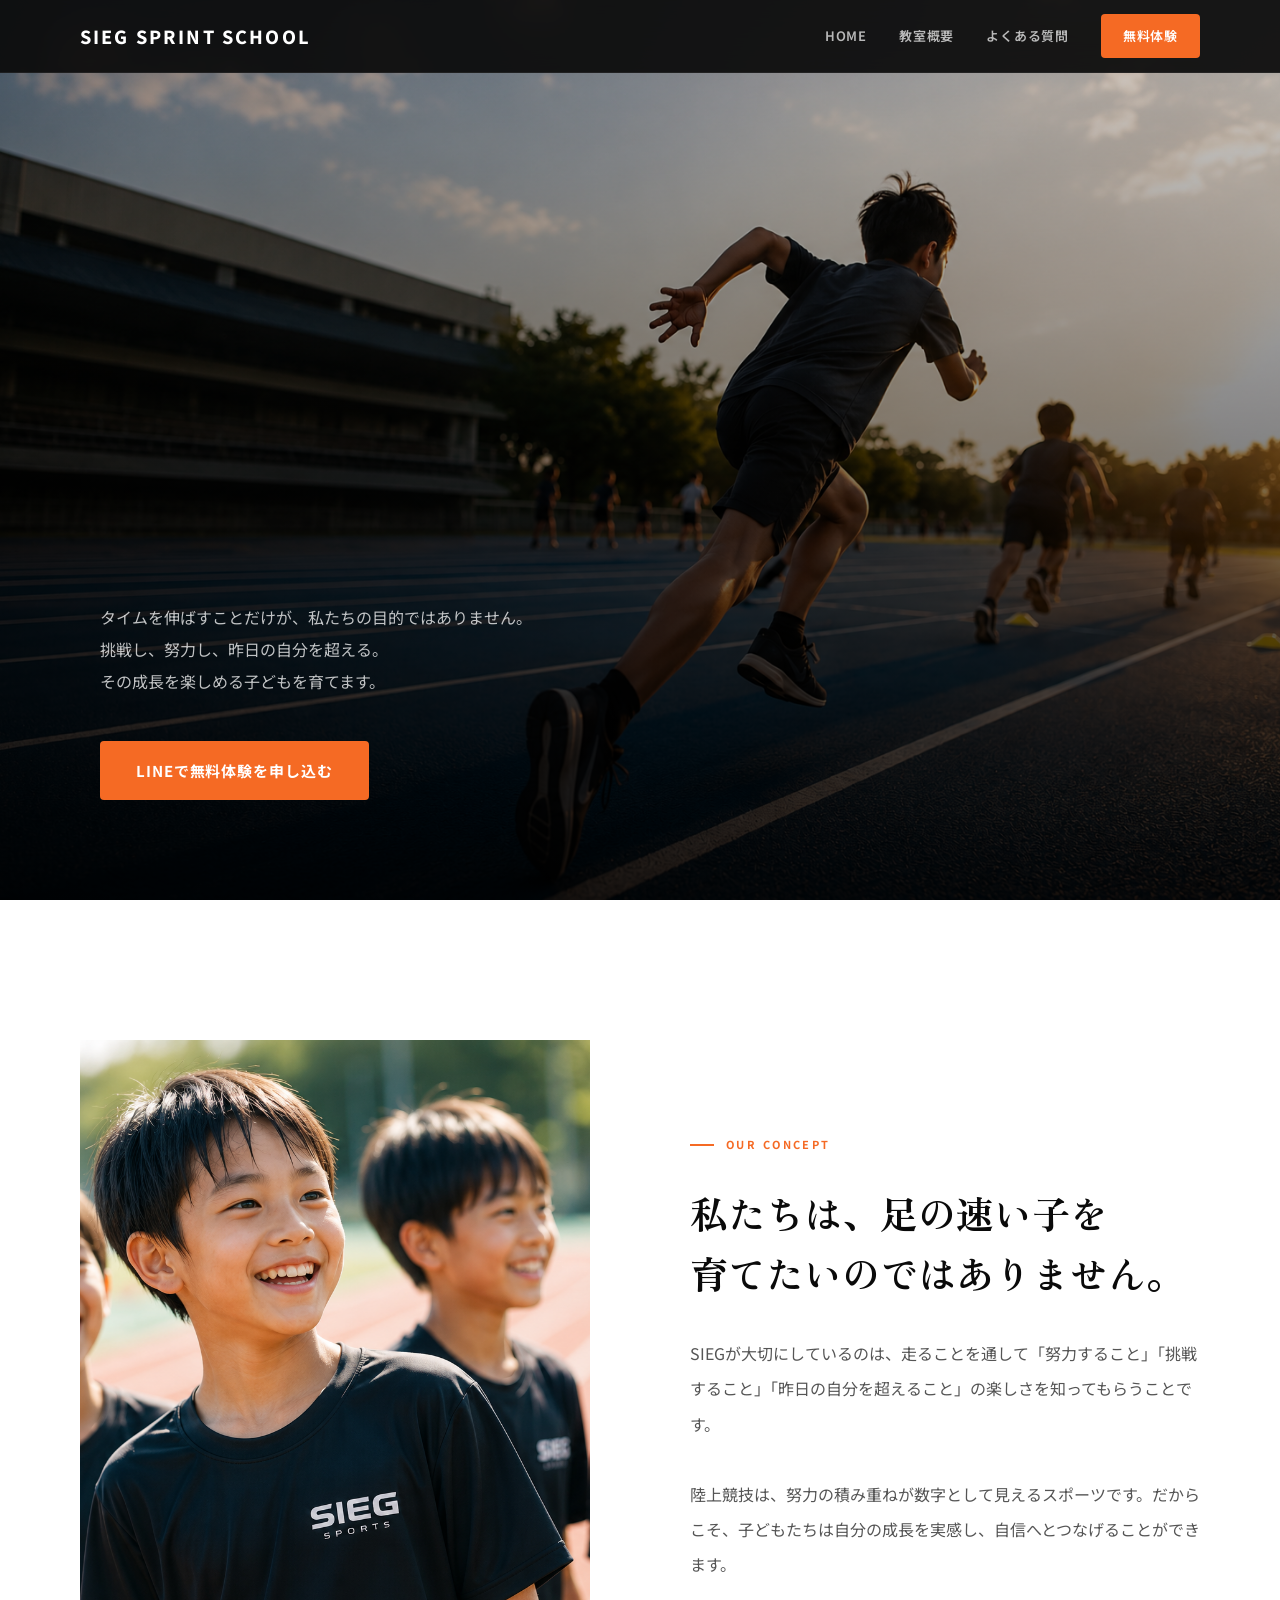
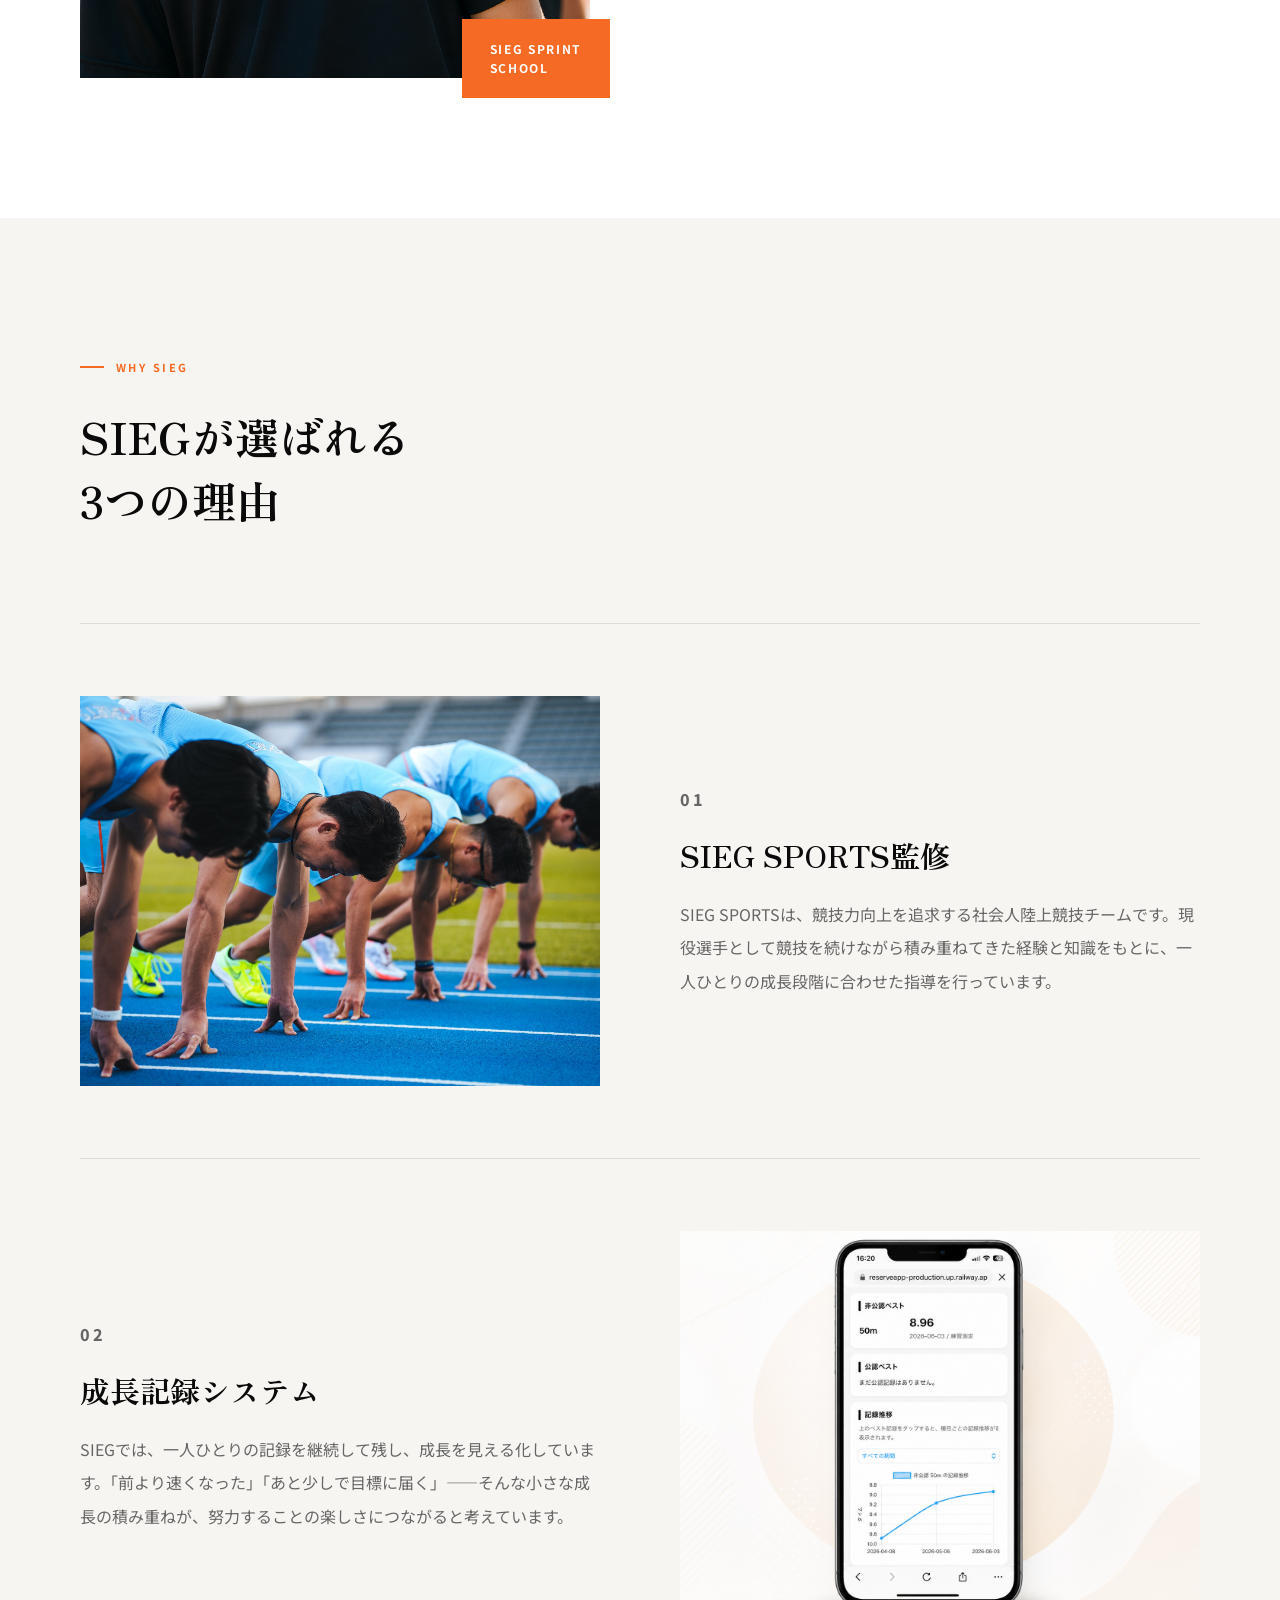
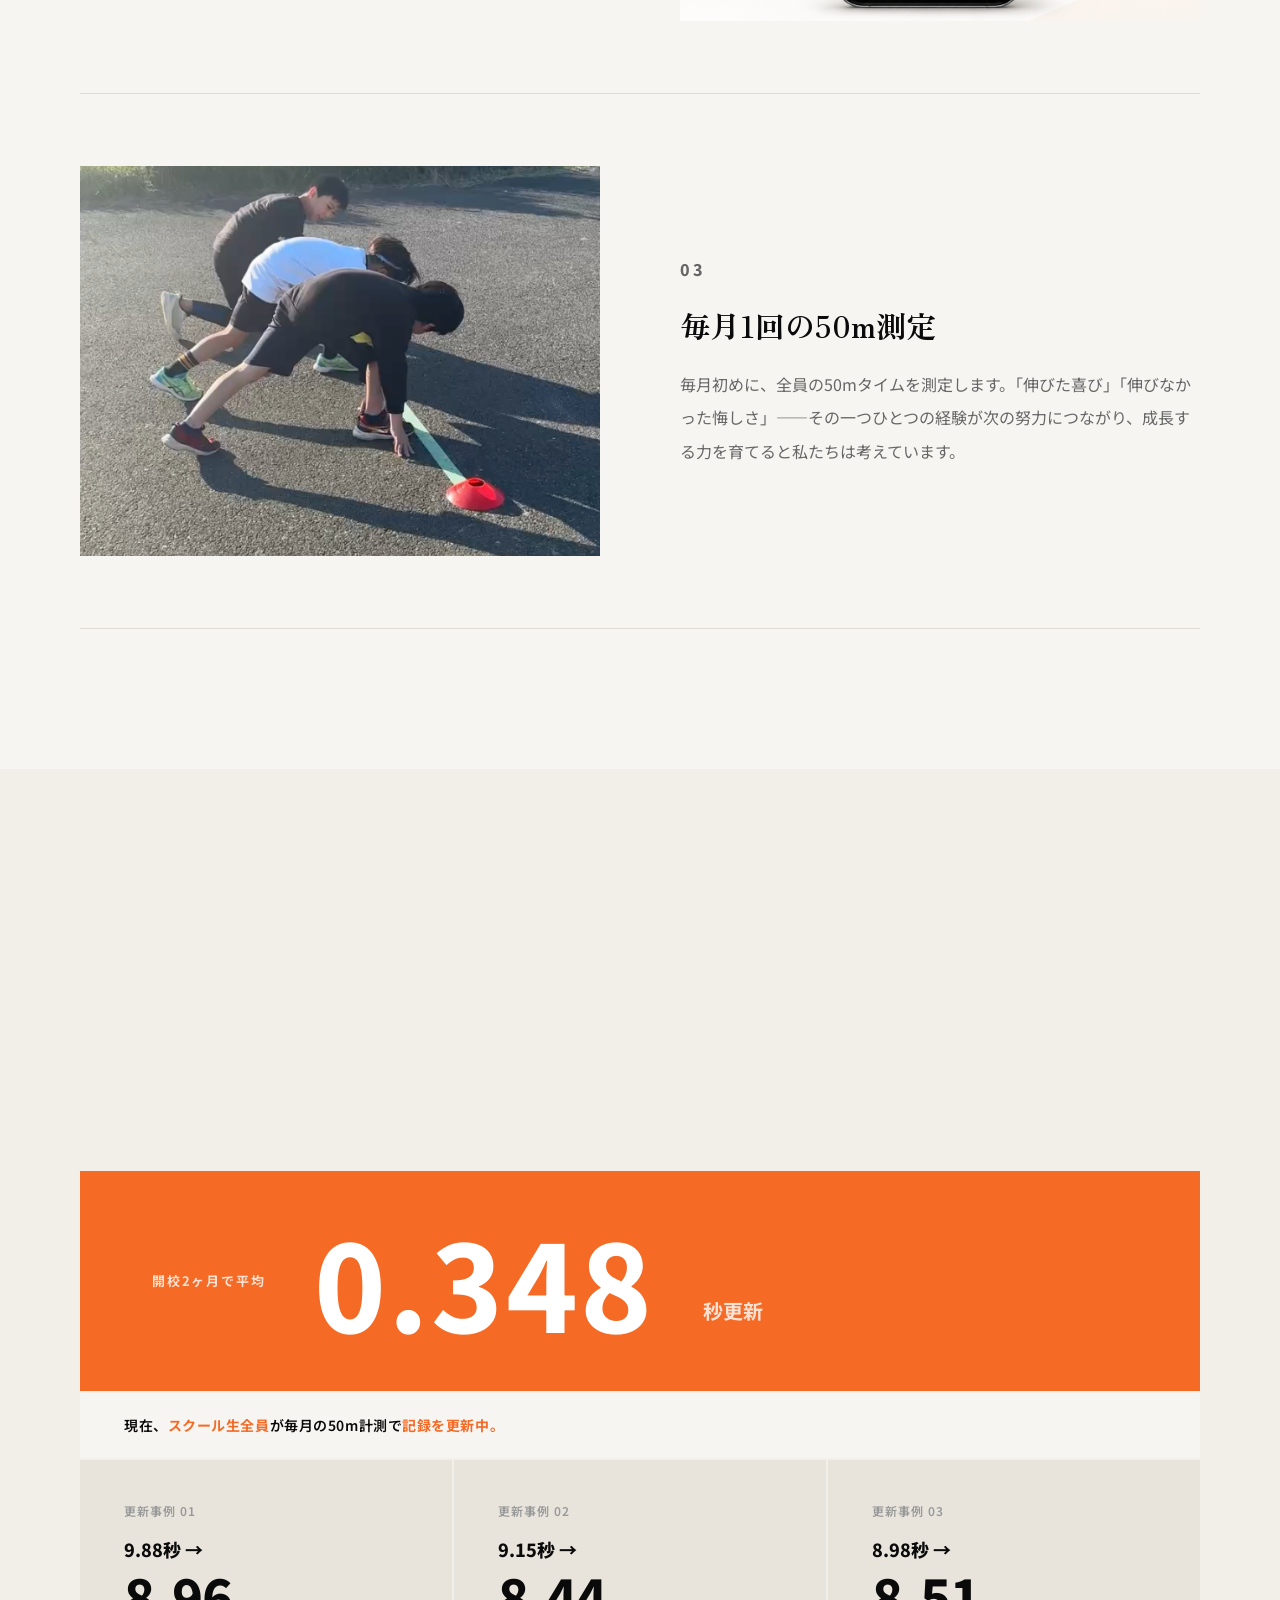
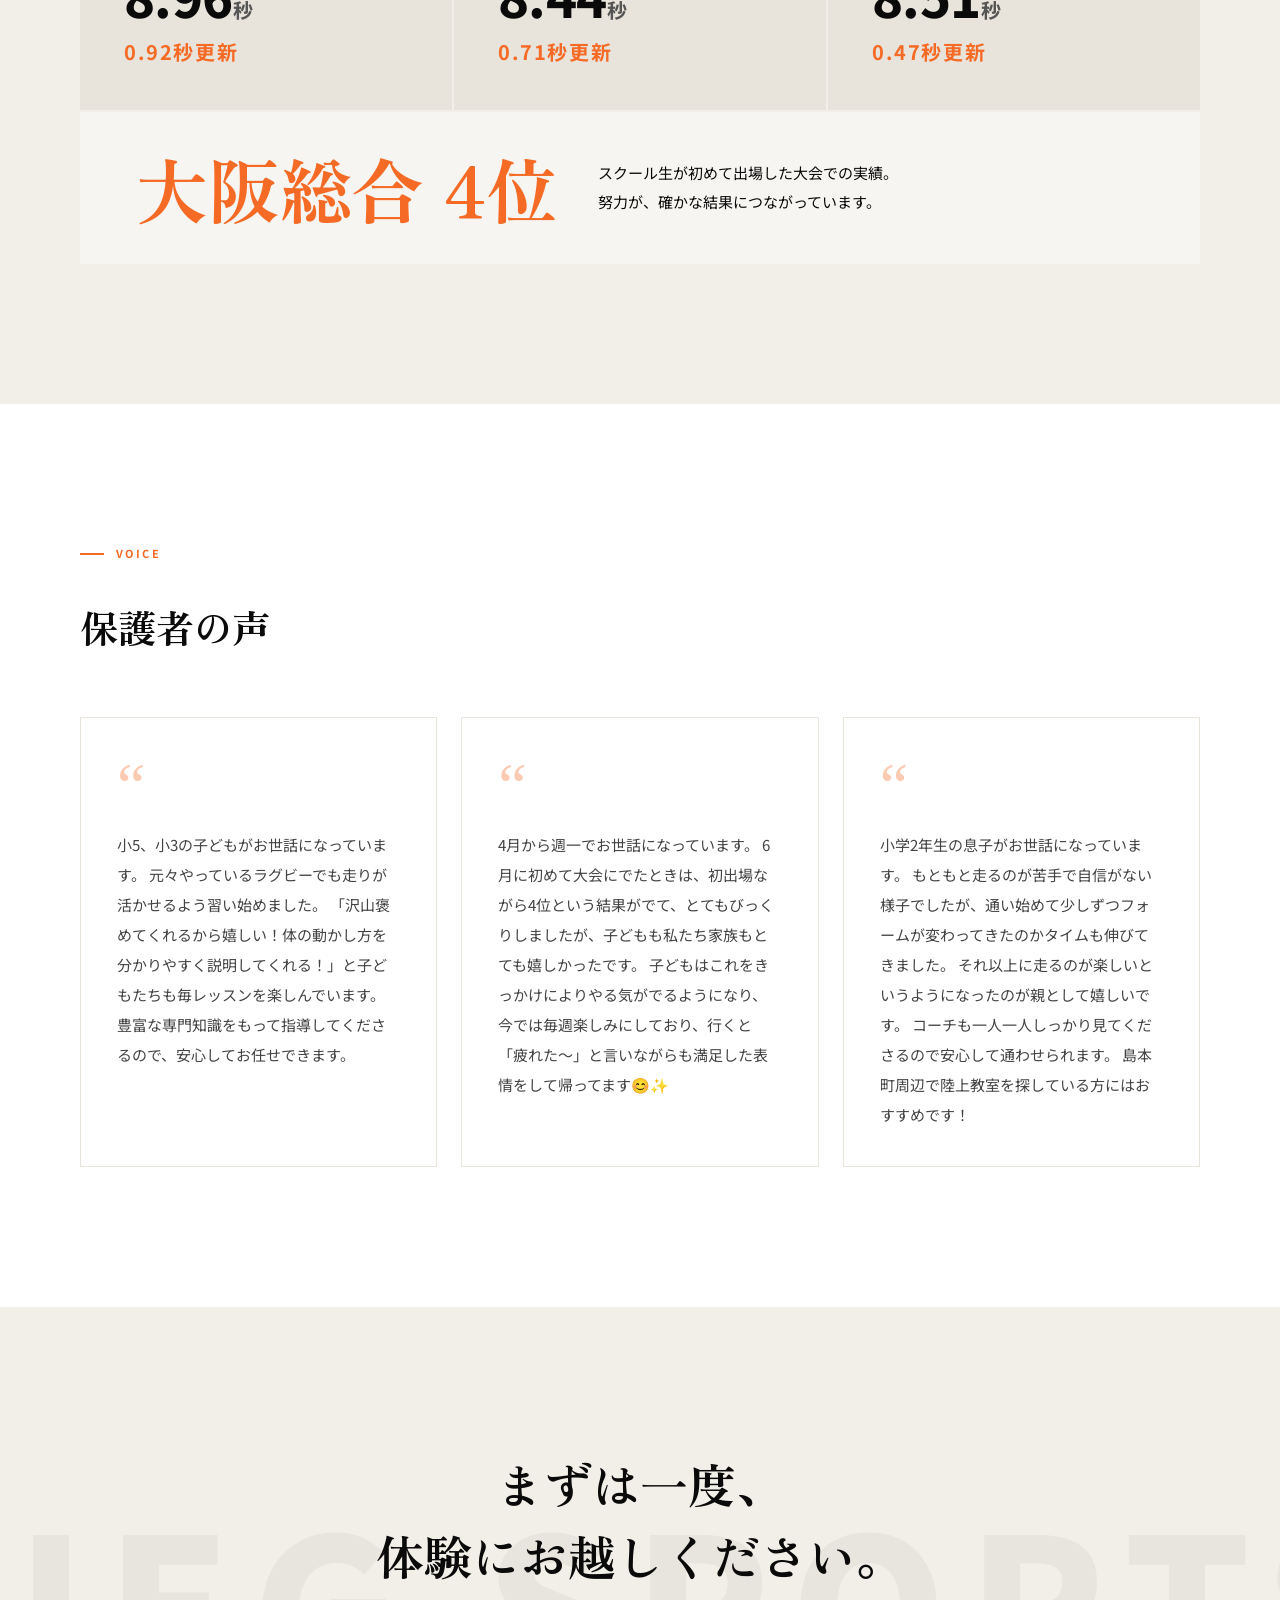
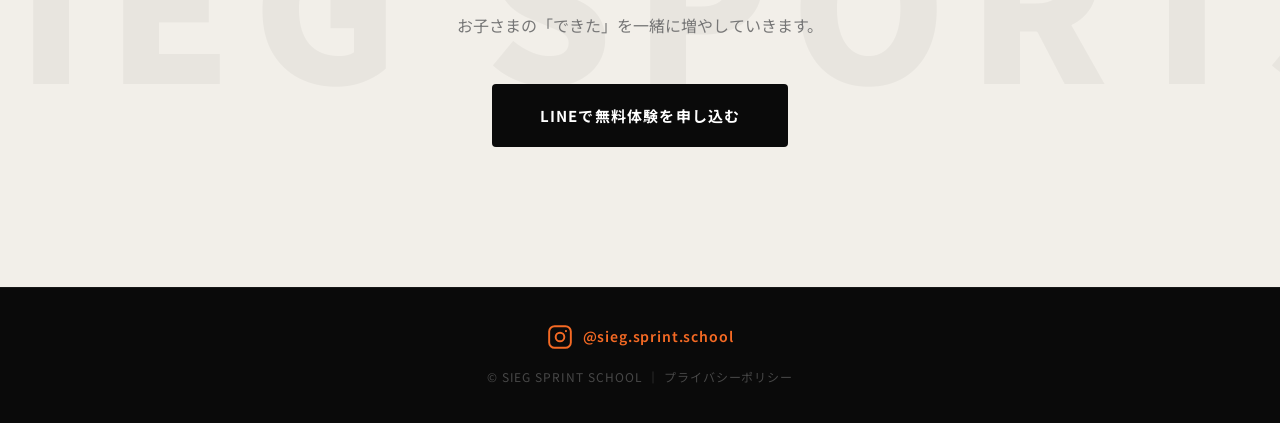
==== index.html @ 4b32f35e "first commit" ====
<!DOCTYPE html>
<html lang="ja">
<head>
  <meta charset="UTF-8" />
  <meta name="viewport" content="width=device-width, initial-scale=1.0" />
 <title>島本町・高槻市の小中学生向け陸上教室｜SIEGスプリントスクール</title>
  <meta name="description" content="島本町・高槻市の小中学生向け陸上教室。走り方やダッシュ力を専門指導し、努力する力と成長する楽しさを育てます。長岡京市・大山崎町からも通いやすいスプリントスクール。無料体験受付中。" />
  <meta property="og:site_name" content="ジークスポーツ スプリントスクール"> 
  <meta property="og:title" content="小中学生向け陸上教室｜ジークスポーツ スプリントスクール"> 
  <meta property="og:description" content="走り方・ダッシュ力を専門指導。努力が結果に変わる体験を。"> 
  <meta property="og:type" content="website">
   <meta property="og:url" content="https://school.sieg-sports.com/">
  <link rel="stylesheet" href="style.css" />
  <link href="https://fonts.googleapis.com/css2?family=Zen+Old+Mincho:wght@500;700&family=Noto+Sans+JP:wght@400;600;700;800&display=swap" rel="stylesheet">
<!-- Google tag (gtag.js) -->
 <script async src="https://www.googletagmanager.com/gtag/js?id=G-LF31X8Z072"></script> 
 <script> window.dataLayer = window.dataLayer || []; function gtag(){dataLayer.push(arguments);} gtag('js', new Date()); gtag('config', 'G-LF31X8Z072'); </script> 
 <link rel="icon" href="/favicon.ico"> 
 <link rel="apple-touch-icon" href="/apple-touch-icon.png"> 
 <script type="application/ld+json"> 
  { "@context": "https://schema.org", 
  "@type": "WebSite", 
  "name": "ジークスポーツ スプリントスクール", 
  "alternateName": "Sieg Sports Sprint School", "url": "https://school.sieg-sports.com/" } 
</script>
 <script type="application/ld+json"> 
    { "@context": "https://schema.org", 
    "@type": "SportsActivityLocation", 
    "name": "SiegSports スプリントスクール", 
    "address": { "@type": "PostalAddress", "addressLocality": "島本町", "addressRegion": "大阪府", "addressCountry": "JP" },
     "url": "https://school.sieg-sports.com/" } 
    </script>
    <script type="application/ld+json">
{
  "@context": "https://schema.org",
  "@type": "SportsClub",
  "name": "SIEGスプリントスクール",
  "alternateName": "SIEG SPRINT SCHOOL",
  "url": "https://school.sieg-sports.com/",
  "logo": "https://school.sieg-sports.com/images/logo.png",
  "image": "https://school.sieg-sports.com/images/ogp.jpg",
  "description": "島本町・高槻市を中心に活動する小中学生向け陸上スクールです。走り方やダッシュ力の指導を通して、努力する力と成長する楽しさを育てます。",
  "areaServed": [
    "大阪府島本町",
    "大阪府高槻市",
    "京都府長岡京市",
    "京都府大山崎町",
    "京都府向日市"
  ],
  "sport": "Track and field"
}
</script>
</head>
<body>
    <!-- ローディング画面 -->
  <div class="loading-screen" id="loadingScreen">
    <div class="loading-inner">
      <img src="images/mascot2.png" alt="SIEGキャラクター" class="loading-mascot">
      <p class="loading-text"></p>
    </div>
  </div>
    
    
    <header class="header">
        <div class="header-inner">
          <a href="#" class="logo">SIEG SPRINT SCHOOL</a>
          <nav class="nav">
            <a href="index.html">HOME</a>
            <a href="course.html">教室概要</a>
            <a href="faq.html">よくある質問</a>
            <a href="https://lin.ee/tulySH6W" target="_blank" rel="noopener" class="nav-cta">無料体験</a>
          </nav>
        </div>
      </header>

      <button class="hamburger">
        <span></span>
        <span></span>
        <span></span>
      </button>

  <div class="mobile-menu">
    <a href="index.html">HOME</a>
    <a href="course.html">教室概要</a>
    <a href="faq.html">よくある質問</a>
    <a href="https://lin.ee/tulySH6W">無料体験</a>
  </div>

  <main>

    <!-- Hero -->
    <section class="hero">
      <div class="hero-content">
        <h1>
          走ることを通して、<br>
          努力を楽しめる<br>
          子どもへ。
        </h1>
        <p class="hero-text">
          タイムを伸ばすことだけが、私たちの目的ではありません。<br>
          挑戦し、努力し、昨日の自分を超える。<br>
          その成長を楽しめる子どもを育てます。
        </p>
        <div class="hero-actions">
          <a href="https://lin.ee/tulySH6W" target="_blank" rel="noopener" class="btn-primary">LINEで無料体験を申し込む</a>
        </div>
      </div>
    </section>

    <!-- Concept -->
    <section class="concept">
      <div class="concept-inner">
        <div class="concept-image">
          <img src="images/concept.jpg" alt="島本町の陸上教室の生徒の笑顔の写真">
          <div class="concept-image-label">
            SIEG SPRINT<br>SCHOOL
          </div>
        </div>
        <div class="concept-content">
          <div class="section-label">
            <span>OUR CONCEPT</span>
          </div>
          <h2>
            私たちは、足の速い子を<br>
            育てたいのではありません。
          </h2>
          <p class="concept-text">
            SIEGが大切にしているのは、走ることを通して「努力すること」「挑戦すること」「昨日の自分を超えること」の楽しさを知ってもらうことです。<br><br>
            陸上競技は、努力の積み重ねが数字として見えるスポーツです。だからこそ、子どもたちは自分の成長を実感し、自信へとつなげることができます。
          </p>
        </div>
      </div>
    </section>

    <!-- Features -->
    <section class="features">
      <div class="features-inner">
        <div class="features-header">
          <div class="section-label">
            <span>WHY SIEG</span>
          </div>
          <h2>SIEGが選ばれる<br>3つの理由</h2>
        </div>
        <div class="feature-block">
          <div class="feature-image">
            <img src="images/feature01.jpg" alt="島本町の陸上スクールで指導するSIEG SPORTSコーチ">
          </div>
          <div class="feature-content">
            <p class="feature-num">01</p>
            <h3>SIEG SPORTS監修</h3>
            <p>SIEG SPORTSは、競技力向上を追求する社会人陸上競技チームです。現役選手として競技を続けながら積み重ねてきた経験と知識をもとに、一人ひとりの成長段階に合わせた指導を行っています。</p>
          </div>
        </div>
        <div class="feature-block reverse">
          <div class="feature-image">
            <img src="images/feature02.jpg" alt="スマートフォンで確認できる成長記録システム">
          </div>
          <div class="feature-content">
            <p class="feature-num">02</p>
            <h3>成長記録システム</h3>
            <p>SIEGでは、一人ひとりの記録を継続して残し、成長を見える化しています。「前より速くなった」「あと少しで目標に届く」——そんな小さな成長の積み重ねが、努力することの楽しさにつながると考えています。</p>
          </div>
        </div>
        <div class="feature-block">
          <div class="feature-image">
            <img src="images/feature03.jpg" alt="島本町の陸上教室で50m測定をする小学生">
          </div>
          <div class="feature-content">
            <p class="feature-num">03</p>
            <h3>毎月1回の50m測定</h3>
            <p>毎月初めに、全員の50mタイムを測定します。「伸びた喜び」「伸びなかった悔しさ」——その一つひとつの経験が次の努力につながり、成長する力を育てると私たちは考えています。</p>
          </div>
        </div>
      </div>
    </section>

    <!-- Results -->
    <section class="results">
      <div class="results-inner">
        <div class="results-header">
          <div class="section-label">
            <span>RESULTS</span>
          </div>
          <h2>数字で見る成長</h2>
          <p class="results-header-sub">毎月実施する<strong>50m走の計測</strong>をもとにした記録です。</p>
          <p class="results-header-note">※入会から2ヶ月間の計測データより</p>
        </div>

        <!-- メイン数字 -->
        <div class="result-main-block">
          <span class="result-main-label">開校2ヶ月で平均</span>
          <span class="result-main-num" data-countup data-target="0.348" data-decimals="3" data-duration="1800">0.348</span>
          <span class="result-main-unit">秒更新</span>
        </div>

        <!-- 全員更新バナー -->
        <div class="result-all-banner">
          <p>現在、<strong>スクール生全員</strong>が毎月の50m計測で<strong>記録を更新中。</strong></p>
        </div>

        <!-- ビフォーアフター -->
        <div class="result-cases">
        <div class="result-case">
        <p class="result-case-before">更新事例 01</p>
        <p class="result-case-old">9.88秒 →</p>
        <p class="result-case-new">8.96<span>秒</span></p>
        <p class="result-case-update">0.92秒更新</p>
        </div>           
        <div class="result-case">              
            <p class="result-case-before">更新事例 02</p>              
            <p class="result-case-old">9.15秒 →</p>              
            <p class="result-case-new">8.44<span>秒</span></p>              
            <p class="result-case-update">0.71秒更新</p>            
        </div>            
        <div class="result-case">              
            <p class="result-case-before">更新事例 03</p>
                          <p class="result-case-old">8.98秒 →</p>              
                          <p class="result-case-new">8.51<span>秒</span></p>              
                          <p class="result-case-update">0.47秒更新</p>            
                        </div>          
                    </div>

        <!-- 大阪4位 -->
        <div class="result-award">
          <div class="result-award-num">大阪総合 4位</div>
          <div class="result-award-text">
            <p>スクール生が初めて出場した大会での実績。<br>努力が、確かな結果につながっています。</p>
          </div>
        </div>

      </div>
    </section>

    <!-- Voice -->
    <section class="voice">
      <div class="voice-inner">
        <div class="section-label">
          <span>VOICE</span>
        </div>
        <h2>保護者の声</h2>
        <div class="voice-cards">
          <div class="voice-card">
            <p>小5、小3の子どもがお世話になっています。
              元々やっているラグビーでも走りが活かせるよう習い始めました。
              「沢山褒めてくれるから嬉しい！体の動かし方を分かりやすく説明してくれる！」と子どもたちも毎レッスンを楽しんでいます。
              豊富な専門知識をもって指導してくださるので、安心してお任せできます。</p>
          </div>
          <div class="voice-card">
            <p>4月から週一でお世話になっています。
              6月に初めて大会にでたときは、初出場ながら4位という結果がでて、とてもびっくりしましたが、子どもも私たち家族もとても嬉しかったです。
              子どもはこれをきっかけによりやる気がでるようになり、今では毎週楽しみにしており、行くと「疲れた～」と言いながらも満足した表情をして帰ってます😊✨️ </p>
          </div>
          <div class="voice-card">
            <p>小学2年生の息子がお世話になっています。
              もともと走るのが苦手で自信がない様子でしたが、通い始めて少しずつフォームが変わってきたのかタイムも伸びてきました。
              それ以上に走るのが楽しいというようになったのが親として嬉しいです。
              コーチも一人一人しっかり見てくださるので安心して通わせられます。
              島本町周辺で陸上教室を探している方にはおすすめです！</p>
          </div>
        </div>
      </div>
    </section>

    <!-- CTA -->
    <section class="cta">
      <div class="cta-inner">
        <h2>
          まずは一度、<br>
          体験にお越しください。
        </h2>
        <p>お子さまの「できた」を一緒に増やしていきます。</p>
        <a href="https://lin.ee/tulySH6W" target="_blank" rel="noopener" class="btn-white">LINEで無料体験を申し込む</a>
      </div>
    </section>

  </main>

  <footer class="footer">
    <div class="footer-inner">
      <a href="https://www.instagram.com/sieg.sprint.school/" target="_blank" rel="noopener" class="footer-insta">
        <svg xmlns="http://www.w3.org/2000/svg" width="20" height="20" viewBox="0 0 24 24" fill="none" stroke="currentColor" stroke-width="1.8" stroke-linecap="round" stroke-linejoin="round">
          <rect x="2" y="2" width="20" height="20" rx="5" ry="5"/>
          <circle cx="12" cy="12" r="4"/>
          <circle cx="17.5" cy="6.5" r="1" fill="currentColor" stroke="none"/>
        </svg>
        <span>@sieg.sprint.school</span>
      </a>
      <p>&copy; SIEG SPRINT SCHOOL ｜ <a href="privacy.html" style="color:inherit;">プライバシーポリシー</a></p>
    </div>
  </footer>

  <script>

  // ローディング画面
  const loadingScreen = document.getElementById('loadingScreen');
    const loadingText = document.querySelector('.loading-text');
    loadingText.textContent = '昨日の自分を超える。';
 
    window.addEventListener('load', () => {
      setTimeout(() => {
        loadingScreen.classList.add('loading-hide');
        setTimeout(() => {
          loadingScreen.style.display = 'none';
 
          // h1の文字アニメーション開始
          const h1 = document.querySelector('.hero h1');
          h1.style.visibility = 'visible';
          const lines = ['走ることを通して、', '努力を楽しめる', '子どもへ。'];
          h1.innerHTML = lines.map(line =>
            `<span class="hero-line">${line.split('').map(char =>
              `<span class="hero-char">${char}</span>`
            ).join('')}</span>`
          ).join('<br>');
          let delay = 0.3;
          document.querySelectorAll('.hero-char').forEach(char => {
            char.style.animationDelay = `${delay}s`;
            delay += 0.07;
          });
 
        }, 700);
      }, 3500);
    });

    // ハンバーガーメニュー
    const hamburger = document.querySelector(".hamburger");
    const mobileMenu = document.querySelector(".mobile-menu");
    hamburger.addEventListener("click", function () {
      this.classList.toggle("active");
      mobileMenu.classList.toggle("active");
    });

    // フェードイン（スクロール）
    const fadeEls = document.querySelectorAll(
      '.concept, .features-header, .feature-block, .results-header, .result-main-block, .result-all-banner, .result-case, .result-award, .voice-card, .cta-inner'
    );
    const fadeObserver = new IntersectionObserver((entries) => {
      entries.forEach(entry => {
        if (entry.isIntersecting) {
          entry.target.classList.add('is-visible');
          fadeObserver.unobserve(entry.target);
        }
      });
    }, { threshold: 0.15 });
    fadeEls.forEach(el => {
      el.classList.add('fade-up');
      fadeObserver.observe(el);
    });

    // カウントアップ
    function countUp(el, target, decimals, duration) {
      let start = 0;
      const step = (timestamp) => {
        if (!start) start = timestamp;
        const progress = Math.min((timestamp - start) / duration, 1);
        const ease = 1 - Math.pow(1 - progress, 3);
        el.textContent = (ease * target).toFixed(decimals);
        if (progress < 1) requestAnimationFrame(step);
      };
      requestAnimationFrame(step);
    }
    const countObserver = new IntersectionObserver((entries) => {
      entries.forEach(entry => {
        if (entry.isIntersecting) {
          const el = entry.target;
          const target = parseFloat(el.dataset.target);
          const decimals = parseInt(el.dataset.decimals || 0);
          const duration = parseInt(el.dataset.duration || 1500);
          countUp(el, target, decimals, duration);
          countObserver.unobserve(el);
        }
      });
    }, { threshold: 0.5 });
    document.querySelectorAll('[data-countup]').forEach(el => {
      countObserver.observe(el);
    });
  </script>

</body>
</html>
---- style.css ----
* {
    margin: 0;
    padding: 0;
    box-sizing: border-box;
  }
  
  html {
    scroll-behavior: smooth;
  }
  
  body {
    font-family: "Noto Sans JP", sans-serif;
    color: #1a1a1a;
    background: #fff;
    line-height: 1.8;
  }
  
  a {
    color: inherit;
    text-decoration: none;
  }
  
  img {
    max-width: 100%;
    display: block;
  }
  
  /* =====================
     HEADER
  ===================== */
  .header {
    position: fixed;
    top: 0;
    left: 0;
    width: 100%;
    z-index: 100;
    background: rgba(10, 10, 10, 0.92);
    backdrop-filter: blur(16px);
    border-bottom: 1px solid rgba(255, 255, 255, 0.06);
  }
  
  .header-inner {
    max-width: 1200px;
    height: 72px;
    margin: 0 auto;
    padding: 0 40px;
    display: flex;
    align-items: center;
    justify-content: space-between;
  }
  
  .logo {
    font-weight: 800;
    font-size: 18px;
    letter-spacing: 0.12em;
    color: #fff;
  }
  
  .logo span {
    color: #f56a24;
  }
  
  .nav {
    display: flex;
    align-items: center;
    gap: 32px;
    font-size: 13px;
    font-weight: 600;
    letter-spacing: 0.06em;
    color: rgba(255, 255, 255, 0.7);
  }
  
  .nav a:not(.nav-cta):hover {
    color: #fff;
    transition: color 0.2s;
  }
  
  .nav-cta {
    background: #f56a24;
    color: #fff !important;
    padding: 10px 22px;
    border-radius: 4px;
    letter-spacing: 0.06em;
    transition: background 0.2s, transform 0.2s;
  }
  
  .nav-cta:hover {
    background: #d9561a;
    transform: translateY(-1px);
  }
  
  /* =====================
     HERO
  ===================== */
  .hero {
    position: relative;
    height: 100vh;
    min-height: 640px;
    overflow: hidden;
    display: flex;
    align-items: flex-end;
    background: url("images/hero.jpg") center center / cover no-repeat;
  }
  
  .hero::before {
    content: "";
    position: absolute;
    inset: 0;
    background: linear-gradient(
      to bottom,
      rgba(0, 0, 0, 0.15) 0%,
      rgba(0, 0, 0, 0.55) 60%,
      rgba(0, 0, 0, 0.85) 100%
    );
  }
  
  .hero-content {
    position: relative;
    z-index: 2;
    width: 100%;
    max-width: 1200px;
    margin: 0 auto;
    padding: 0 60px 100px;
  }
  
  .hero-eyebrow {
    display: flex;
    align-items: center;
    gap: 12px;
    margin-bottom: 24px;
  }
  
  .hero-eyebrow::before {
    content: "";
    display: block;
    width: 32px;
    height: 2px;
    background: #f56a24;
  }
  
  .hero-eyebrow span {
    font-size: 12px;
    font-weight: 700;
    letter-spacing: 0.22em;
    color: #f56a24;
    text-transform: uppercase;
  }
  
  .hero h1 {
    font-family: "Zen Old Mincho", serif;
    font-size: clamp(40px, 5.5vw, 70px);
    font-weight: 700;
    line-height: 1.4;
    letter-spacing: 0.04em;
    color: #fff;
    margin-bottom: 28px;
    visibility: hidden;
  }
  
  .hero-text {
    max-width: 560px;
    font-size: 16px;
    line-height: 2;
    color: rgba(255, 255, 255, 0.75);
    margin-bottom: 44px;
  }
  
  .hero-actions {
    display: flex;
    align-items: center;
    gap: 28px;
  }
  
  .btn-primary {
    display: inline-block;
    padding: 16px 36px;
    background: #f56a24;
    color: #fff;
    font-weight: 700;
    font-size: 15px;
    letter-spacing: 0.06em;
    border-radius: 4px;
    transition: background 0.2s, transform 0.2s, box-shadow 0.2s;
  }
  
  .btn-primary:hover {
    background: #d9561a;
    transform: translateY(-2px);
    box-shadow: 0 12px 32px rgba(245, 106, 36, 0.35);
  }
  
  .hero-link {
    font-size: 14px;
    font-weight: 600;
    color: rgba(255, 255, 255, 0.7);
    letter-spacing: 0.06em;
    display: flex;
    align-items: center;
    gap: 8px;
    transition: color 0.2s;
  }
  
  .hero-link::after {
    content: "→";
    color: #f56a24;
  }
  
  .hero-link:hover {
    color: #fff;
  }
  
  /* =====================
     STATS BAR
  ===================== */
  .stats-bar {
    background: #0a0a0a;
    padding: 0;
  }
  
  .stats-bar-inner {
    max-width: 1200px;
    margin: 0 auto;
    padding: 0 40px;
    display: grid;
    grid-template-columns: repeat(3, 1fr);
    border-left: 1px solid rgba(255, 255, 255, 0.07);
  }
  
  .stat-item {
    padding: 36px 40px;
    border-right: 1px solid rgba(255, 255, 255, 0.07);
    border-top: 1px solid rgba(255, 255, 255, 0.07);
    border-bottom: 1px solid rgba(255, 255, 255, 0.07);
  }
  
  .stat-item strong {
    display: block;
    font-size: 36px;
    font-weight: 800;
    color: #f56a24;
    letter-spacing: 0.02em;
    line-height: 1;
    margin-bottom: 6px;
  }
  
  .stat-item span {
    font-size: 12px;
    color: rgba(255, 255, 255, 0.45);
    letter-spacing: 0.1em;
    font-weight: 600;
  }
  
  /* =====================
     CONCEPT
  ===================== */
  .concept {
    background: #fff;
    padding: 140px 0;
  }
  
  .concept-inner {
    max-width: 1200px;
    margin: 0 auto;
    padding: 0 40px;
    display: grid;
    grid-template-columns: 1fr 1fr;
    gap: 100px;
    align-items: center;
  }
  
  .concept-image {
    position: relative;
  }
  
  .concept-image img {
    width: 100%;
    aspect-ratio: 4 / 5;
    object-fit: cover;
    border-radius: 0;
  }
  
  .concept-image-label {
    position: absolute;
    bottom: -20px;
    right: -20px;
    background: #f56a24;
    color: #fff;
    padding: 20px 28px;
    font-size: 12px;
    font-weight: 700;
    letter-spacing: 0.14em;
    line-height: 1.6;
  }
  
  .concept-content {
    text-align: left;
  }
  
  .section-label {
    display: flex;
    align-items: center;
    gap: 12px;
    margin-bottom: 28px;
  }
  
  .section-label::before {
    content: "";
    display: block;
    width: 24px;
    height: 2px;
    background: #f56a24;
  }
  
  .section-label span {
    font-size: 11px;
    font-weight: 700;
    letter-spacing: 0.22em;
    color: #f56a24 !important;
    text-transform: uppercase;
  }
  
  .concept-content h2 {
    font-family: "Zen Old Mincho", serif;
    font-size: clamp(28px, 3vw, 38px);
    font-weight: 700;
    line-height: 1.6;
    color: #0a0a0a;
    margin-bottom: 32px;
  }
  
  .concept-text {
    font-size: 16px;
    line-height: 2.2;
    color: #555;
  }
  
  /* =====================
     FEATURES
  ===================== */
  .features {
    background: #f7f5f2;
    padding: 140px 0;
  }
  
  .features-inner {
    max-width: 1200px;
    margin: 0 auto;
    padding: 0 40px;
  }
  
  .features-header {
    margin-bottom: 90px;
  }
  
  .features-header h2 {
    font-family: "Zen Old Mincho", serif;
    font-size: clamp(30px, 3.5vw, 44px);
    font-weight: 700;
    color: #0a0a0a;
    line-height: 1.45;
  }
  
  .feature-block {
    display: grid;
    grid-template-columns: 1fr 1fr;
    gap: 80px;
    align-items: center;
    padding: 72px 0;
    border-top: 1px solid #e0dbd4;
  }
  
  .feature-block:last-child {
    border-bottom: 1px solid #e0dbd4;
  }
  
  .feature-block.reverse .feature-image {
    order: 2;
  }
  
  .feature-image img,
  .feature-image.placeholder {
    width: 100%;
    aspect-ratio: 4 / 3;
    object-fit: cover;
    background: linear-gradient(135deg, #e8e3db, #d4cec5);
  }

  
  .feature-num {
    font-size: 11px;
    font-weight: 800;
    letter-spacing: 0.2em;
    color: #f56a24;
    margin-bottom: 16px;
  }
  
  .feature-content h3 {
    font-family: "Zen Old Mincho", serif;
    font-size: clamp(22px, 2.5vw, 30px);
    font-weight: 700;
    line-height: 1.5;
    color: #0a0a0a;
    margin-bottom: 20px;
  }
  
  .feature-content p {
    font-size: 16px;
    line-height: 2.1;
    color: #666;
  }
  
 /* =====================
   RESULTS
===================== */
.results {
    background: #f2efe9;
    padding: 140px 0;
    overflow: hidden;
  }
   
  .results-inner {
    max-width: 1200px;
    margin: 0 auto;
    padding: 0 40px;
  }
   
  .results-header {
    margin-bottom: 64px;
  }
   
  .results-header h2 {
    font-family: "Zen Old Mincho", serif;
    font-size: clamp(30px, 3.5vw, 44px);
    font-weight: 700;
    color: #0a0a0a;
  }
   
  .results-header p {
    font-size: 13px;
    color: #999;
    letter-spacing: 0.06em;
    margin-top: 12px;
  }
   
  /* メイン数字 */
  .result-main-block {
    background: #f56a24;
    padding: 50px 72px;
    margin-bottom: 2px;
    display: flex;
    align-items: center;
    gap: 48px;
    flex-wrap: wrap;
  }
   
  .result-main-label {
    font-size: 13px;
    font-weight: 700;
    letter-spacing: 0.14em;
    color: rgba(255,255,255,0.8);
    white-space: nowrap;
  }
   
  .result-main-num {
    font-size: clamp(72px, 10vw, 120px);
    font-weight: 800;
    color: #fff;
    line-height: 1;
    letter-spacing: 0.02em;
    white-space: nowrap;
  }
   
  .result-main-unit {
    font-size: 20px;
    font-weight: 700;
    color: rgba(255,255,255,0.8);
    align-self: flex-end;
    padding-bottom: 12px;
    white-space: nowrap;
  }

  .result-main-desc {
    width: 100%;
    font-size: 15px;
    font-weight: 600;
    color: rgba(255,255,255,0.85);
    letter-spacing: 0.04em;
    line-height: 1;
    margin-top: -24px;
  }
   
  /* ビフォーアフター */
  .result-cases {
    display: grid;
    grid-template-columns: repeat(3, 1fr);
    gap: 2px;
    margin-bottom: 2px;
  }
   
  .result-case {
    background: #e8e4dc;
    padding: 40px 44px;
  }
   
  .result-case-before {
    font-size: 12px;
    color: #999;
    font-weight: 600;
    letter-spacing: 0.08em;
    margin-bottom: 12px;
  }
   
  .result-case-old {
    font-size: 18px;
    font-weight: 800;
    color: #0a0a0a;
    margin-bottom: 4px;
  }
   
  .result-case-new {
    font-size: 52px;
    font-weight: 800;
    color: #0a0a0a;
    line-height: 1;
    margin-bottom: 12px;
    letter-spacing: -0.01em;
  }
   
  .result-case-new span {
    font-size: 20px;
    font-weight: 700;
    color: #555;
  }
   
  .result-case-update {
    font-size: 20px;
    font-weight: 700;
    color: #f56a24;
    letter-spacing: 0.08em;
  }
   
  
  /* 大阪4位 */
  .result-award {
    background:#f7f5f2;
    padding: 40px 56px;
    display: flex;
    align-items: center;
    gap: 40px;
  }
   
  .result-award-num {
    font-family: "Zen Old Mincho", serif;
    font-size: 72px;
    font-weight: 700;
    color: #f56a24;
    line-height: 1;
    white-space: nowrap;
  }
   
  .result-award-text p {
    font-size: 15px;
    color: #0a0a0a;
    line-height: 1.9;
  }
   
  .result-all-banner {
    background: #f7f5f2;
    padding: 20px 44px;
    margin-bottom: 2px;
    display: flex;
    align-items: center;
    gap: 14px;
  }
   
  .result-all-icon {
    color: #f56a24;
    font-size: 16px;
    flex-shrink: 0;
  }
   
  .result-all-banner p {
    font-size: 14px;
    font-weight: 600;
    color: #0a0a0a;
    letter-spacing: 0.04em;
  }
   
  .result-all-banner strong {
    color: #f56a24;
  }
   
  
  /* =====================
     VOICE
  ===================== */
  .voice {
    background: #fff;
    padding: 140px 0;
  }
  
  .voice-inner {
    max-width: 1200px;
    margin: 0 auto;
    padding: 0 40px;
  }
  
  .voice-inner h2 {
    font-family: "Zen Old Mincho", serif;
    font-size: clamp(28px, 3vw, 40px);
    font-weight: 700;
    color: #0a0a0a;
    margin-bottom: 56px;
  }
  
  .voice-cards {
    display: grid;
    grid-template-columns: repeat(3, 1fr);
    gap: 24px;
  }
  
  .voice-card {
    padding: 36px;
    border: 1px solid #e8e3db;
    position: relative;
  }
  
  .voice-card::before {
    content: "\201C";
    font-size: 64px;
    line-height: 1;
    color: #f56a24;
    font-family: serif;
    display: block;
    margin-bottom: 12px;
    opacity: 0.35;
  }
   
  
  .voice-card p {
    font-size: 15px;
    line-height: 2;
    color: #444;
  }
  
  /* =====================
     CTA
  ===================== */
  .cta {
    background: #f2efe9;
    padding: 140px 40px;
    text-align: center;
    position: relative;
    overflow: hidden;
  }
  
  .cta::before {
    content: "SIEG SPORTS";
    position: absolute;
    font-size: 200px;
    font-weight: 900;
    color: rgba(0, 0, 0, 0.04);
    letter-spacing: 0.1em;
    top: 50%;
    left: 50%;
    transform: translate(-50%, -50%);
    white-space: nowrap;
    pointer-events: none;
  }
  
  .cta-inner {
    position: relative;
    z-index: 1;
  }
  
  .cta h2 {
    font-family: "Zen Old Mincho", serif;
    font-size: clamp(28px, 4vw, 48px);
    font-weight: 700;
    color: #0a0a0a;
    margin-bottom: 20px;
    line-height: 1.5;
  }
  
  .cta p {
    color: #777;
    font-size: 16px;
    margin-bottom: 44px;
  }
  
  .btn-white {
    display: inline-block;
    padding: 18px 48px;
    background: #0a0a0a;
    color: #fff;
    font-weight: 700;
    font-size: 15px;
    letter-spacing: 0.08em;
    border-radius: 4px;
    transition: background 0.2s, transform 0.2s, box-shadow 0.2s;
  }
  
  .btn-white:hover {
    background: #f56a24;
    transform: translateY(-2px);
    box-shadow: 0 16px 40px rgba(245, 106, 36, 0.3);
  }
  
  /* =====================
     FOOTER
  ===================== */
  .footer {
    padding: 36px 40px;
    text-align: center;
    background: #0a0a0a;
    color: rgba(255, 255, 255, 0.25);
    font-size: 12px;
    border-top: 1px solid rgba(255, 255, 255, 0.06);
    letter-spacing: 0.08em;
  }
   
  .footer-inner {
    display: flex;
    flex-direction: column;
    align-items: center;
    gap: 16px;
  }
   
  .footer-insta {
    display: flex;
    align-items: center;
    gap: 10px;
    color: #f56a24;
    font-size: 14px;
    font-weight: 600;
    letter-spacing: 0.06em;
    transition: opacity 0.2s;
  }
   
  .footer-insta svg {
    width: 26px;
    height: 26px;
  }
   
  .footer-insta:hover {
    opacity: 0.75;
  }
   
  
 /* =====================
   RESPONSIVE
===================== */
@media (max-width: 768px) {
    .header-inner {
      height: 60px;
      padding: 0 20px;
    }
   
    .nav {
      display: none;
    }
   
    .hero-content {
      padding: 0 24px 72px;
    }
   
    .hero h1 {
      font-size: 36px;
    }
   
    .hero-text {
      font-size: 15px;
    }
   
    .stats-bar-inner {
      grid-template-columns: 1fr;
      padding: 0 24px;
    }
   
    .stat-item {
      padding: 28px 24px;
    }
   
    .concept,
    .features,
    .results,
    .voice {
      padding: 90px 0;
    }
   
    .concept-inner {
      grid-template-columns: 1fr;
      gap: 60px;
      padding: 0 24px;
    }
   
    .concept-image-label {
      right: 0;
      bottom: 0;
    }
   
    .features-inner,
    .results-inner,
    .voice-inner {
      padding: 0 24px;
    }
   
    .features-header {
      margin-bottom: 48px;
    }
   
    .feature-block {
      grid-template-columns: 1fr;
      gap: 36px;
      padding: 52px 0;
    }
   
    .feature-block.reverse .feature-image {
      order: 0;
    }
   
    .result-cases {
      grid-template-columns: 1fr;
    }
   
    .result-main-block {
      flex-direction: column;
      align-items: flex-start;
      gap: 8px;
      padding: 40px 24px;
    }
   
    .result-main-num {
      font-size: 64px;
    }
   
    .result-main-unit {
      font-size: 16px;
      padding-bottom: 0;
    }
   
    .result-case {
      padding: 28px 24px;
    }
   
    .result-case-arrow {
      font-size: 22px;
    }
   
    .result-award {
      flex-direction: column;
      align-items: flex-start;
      gap: 16px;
      padding: 36px 24px;
    }
   
    .result-award-num {
      font-size: 40px;
    }
   
    .voice-cards {
      grid-template-columns: 1fr;
    }
   
    .cta {
      padding: 100px 24px;
    }
   
    .cta::before {
      font-size: 80px;
    }
  }
   
  .hamburger{
    display:none;
    width:42px;
    height:42px;
    background:none;
    border:none;
    cursor:pointer;
    position: fixed;
    z-index:1001;
    flex-shrink: 0;
    top: 15px;
    right: 20px;
}


  
  
.hamburger span{

    position:absolute;

    left:7px;

    width:28px;
    height:2px;

    background:#fff;

    transition:.35s;
}
.mobile-menu{

    position:fixed;

    inset:0;

    background:#faf9f6;

    display:flex;

    flex-direction:column;

    justify-content:center;
    align-items:center;

    gap:36px;

    transform:translateY(-100%);

    transition:.5s;

    z-index:1000;
}

.mobile-menu a{

    font-size:26px;

    font-family:"Zen Old Mincho",serif;
}

.mobile-menu.active{

    transform:translateY(0);

}

.hamburger span:nth-child(1){
    top:12px;
}

.hamburger span:nth-child(2){
    top:20px;
}

.hamburger span:nth-child(3){
    top:28px;
}

.hamburger.active span:nth-child(1){
    top:20px;
    transform:rotate(45deg);
}

.hamburger.active span:nth-child(2){
    opacity:0;
}

.hamburger.active span:nth-child(3){
    top:20px;
    transform:rotate(-45deg);
}

.hamburger.active span {
    background: #0a0a0a;
  }

@media(max-width:768px){

    .nav{
    
    display:none;
    
    }
    
    .hamburger{
    
    display:block;
    
    }
    
    }


/* =====================
   FADE-IN ANIMATION
===================== */
.fade-up {
    opacity: 0;
    transform: translateY(24px);
    transition: opacity 0.7s ease, transform 0.7s ease;
  }
   
  .fade-up.is-visible {
    opacity: 1;
    transform: translateY(0);
  }
   

 /* =====================
   LOADING SCREEN
===================== */
.loading-screen {
  position: fixed;
  inset: 0;
  z-index: 9999;

  display: flex;
  align-items: center;
  justify-content: center;

  background: url("images/loading-bg.jpg") center center / cover no-repeat;

  overflow: hidden;

  transition: transform 0.7s cubic-bezier(0.76, 0, 0.24, 1);
}

.loading-screen::before {
  content: "";
  position: absolute;
  inset: 0;

  background: rgba(0, 0, 0, 0.75);

  backdrop-filter: blur(10px);
  -webkit-backdrop-filter: blur(10px);
}
 
.loading-screen.loading-hide {
  transform: translateY(-100%);
  pointer-events: none;
}
 
.loading-inner {
  position: relative;
  z-index: 1;

  width: 100%;
  height: 220px;

  display: flex;
  justify-content: center;
  align-items: center;
}

.loading-text {
  position: absolute;
  font-family: "Zen Old Mincho", serif;
  font-size: clamp(22px, 4vw, 60px);
  font-weight: 700;
  color: #fff;
  letter-spacing: 0.12em;
  opacity: 0;
  filter: blur(20px);

  animation:
    textAppear 1.3s ease forwards,
    textMove .8s ease 1.6s forwards;
}

.loading-mascot {
  position: absolute;
  bottom: -120px;
  width: 170px;
  opacity: 0;

  animation: mascotRun .8s ease 2s forwards;
}

@keyframes textAppear {
  0% {
    opacity: 0;
    filter: blur(20px);
  }

  100% {
    opacity: 1;
    filter: blur(0);
  }
}

@keyframes textMove {
  to {
    transform: translateY(-90px);
  }
}

@keyframes mascotRun {
  0% {
    opacity: 0;
    transform: translateY(80px) scale(.8);
  }

  100% {
    opacity: 1;
    transform: translateY(0) scale(1);
  }
}
  /* =====================
     HERO TEXT ANIMATION
  ===================== */
  .hero {
    opacity: 1;
  }
   
  @keyframes heroFadeIn {
    from { opacity: 0; }
    to { opacity: 1; }
  }
  .hero-line {
    display: inline-block;
  }
   
  .hero-char {
    display: inline-block;
    opacity: 0;
    transform: translateY(16px);
    animation: charFadeIn 0.5s ease forwards;
  }
   
  @keyframes charFadeIn {
    to {
      opacity: 1;
      transform: translateY(0);
    }
  }
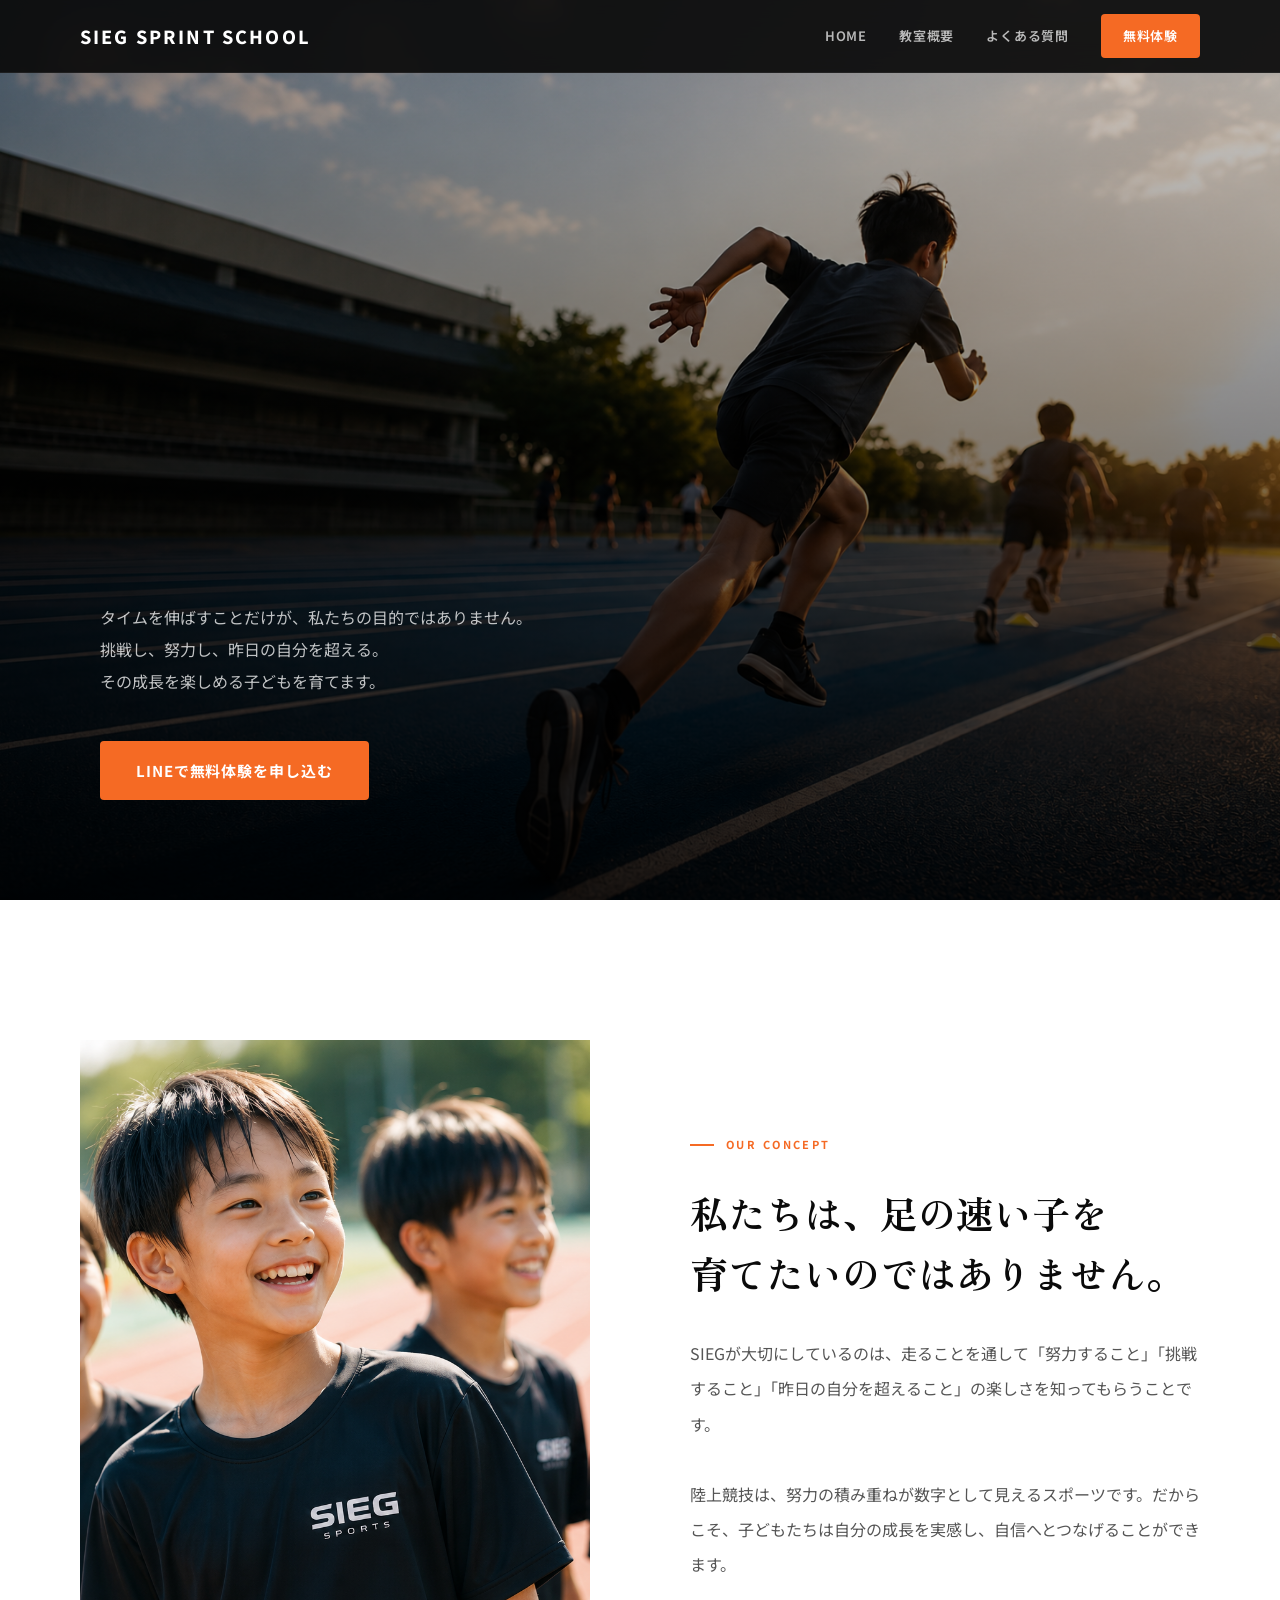
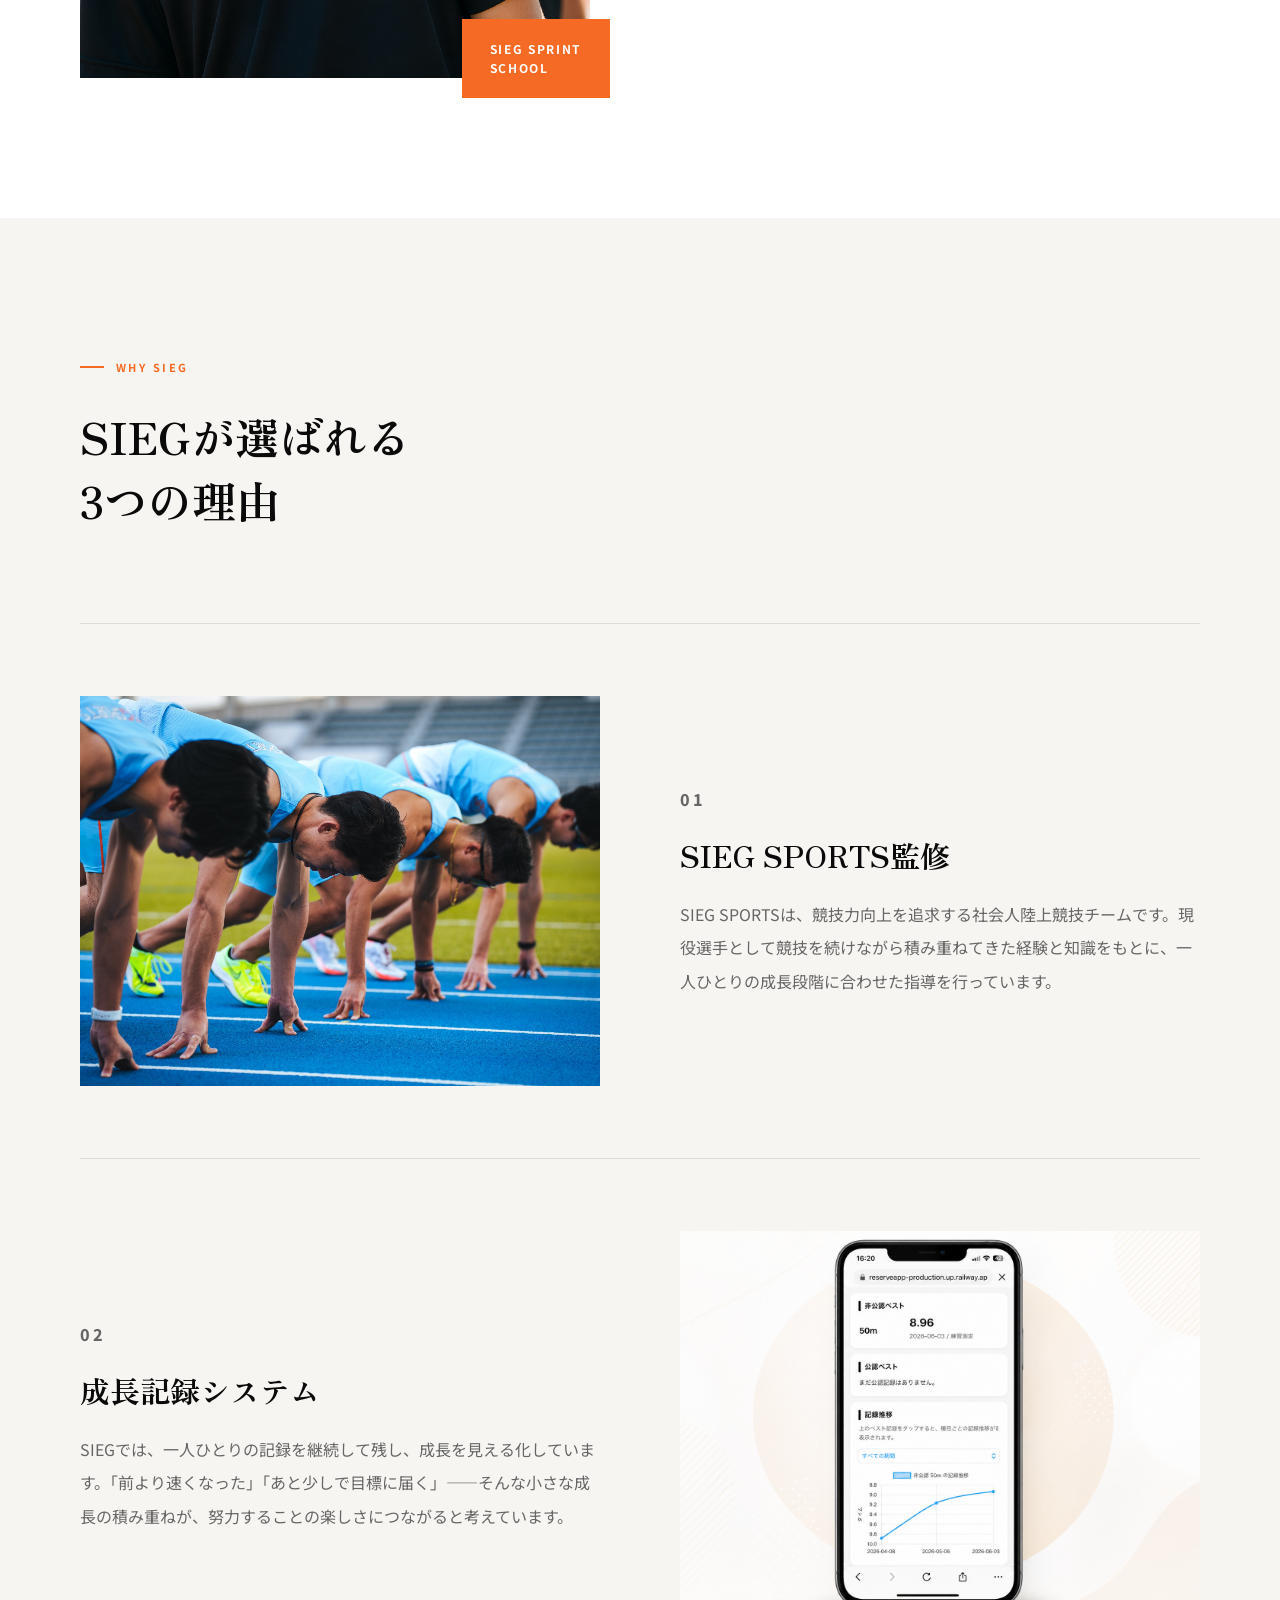
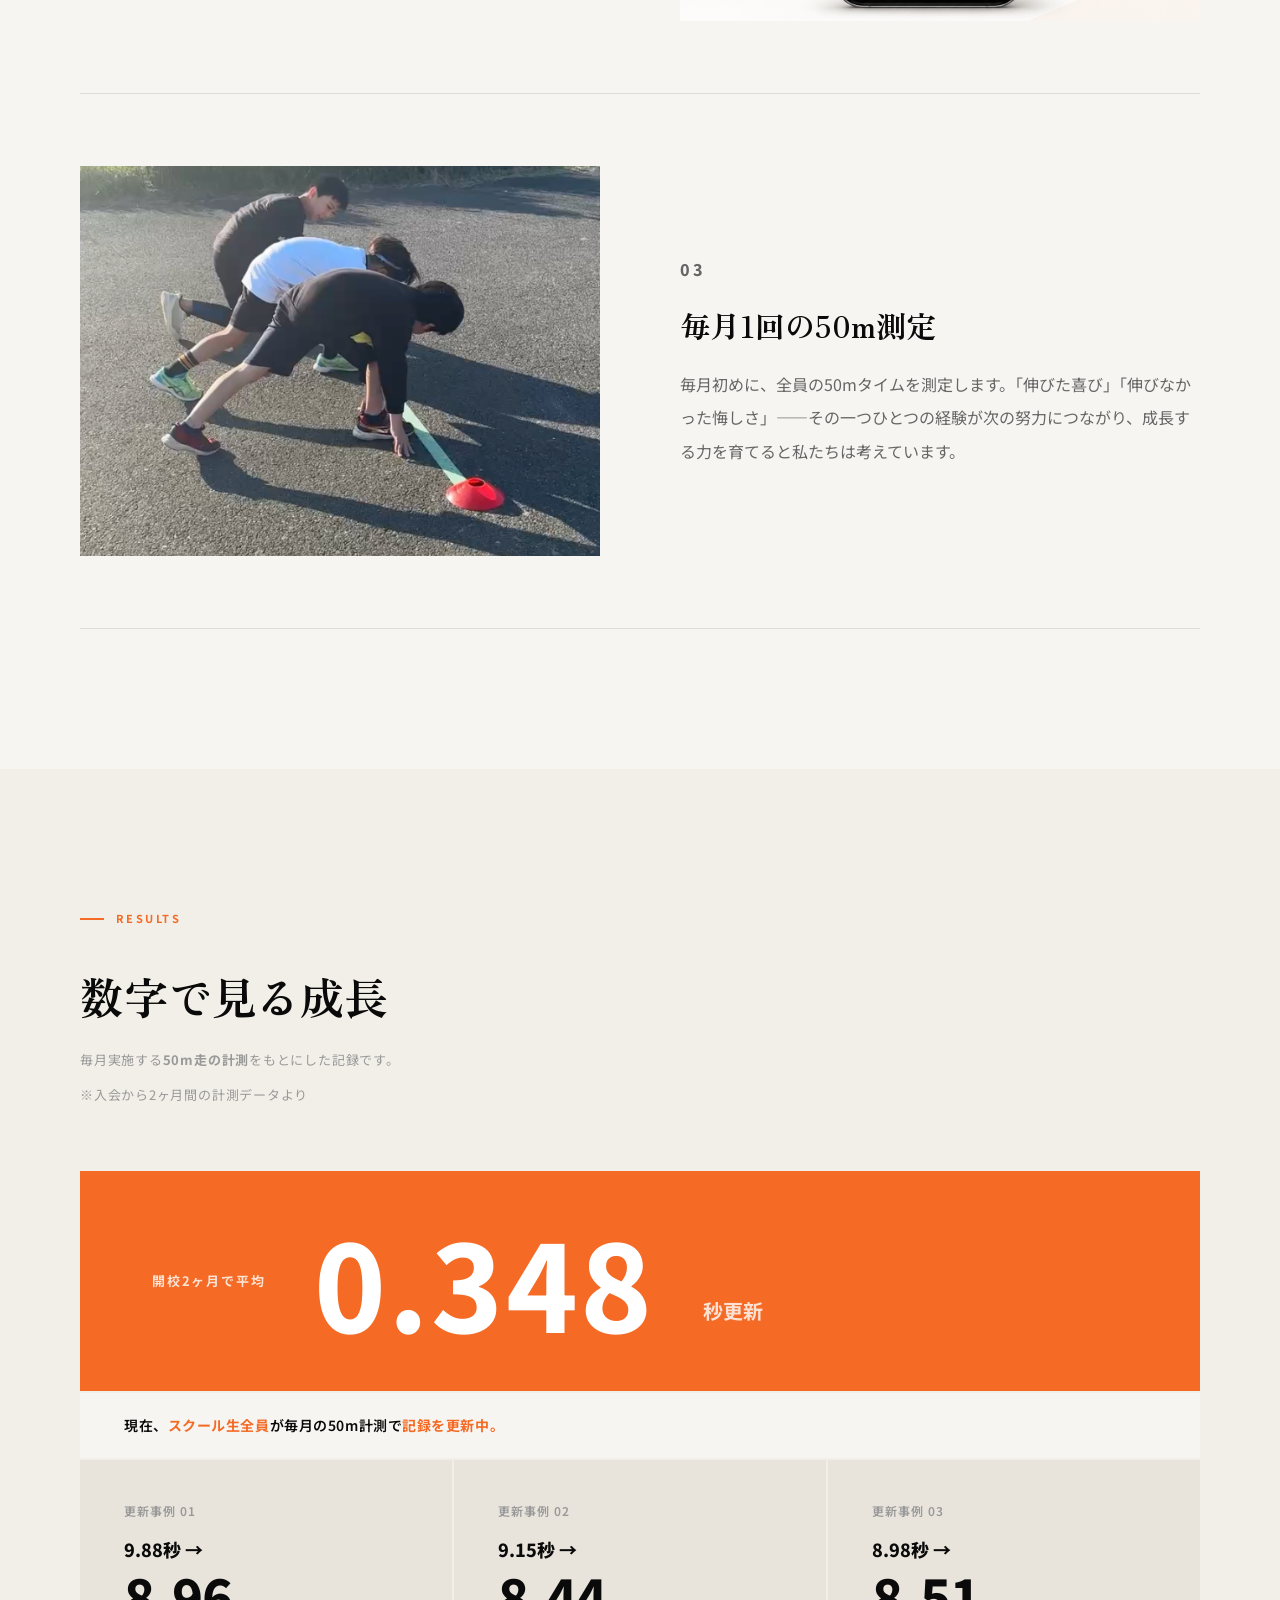
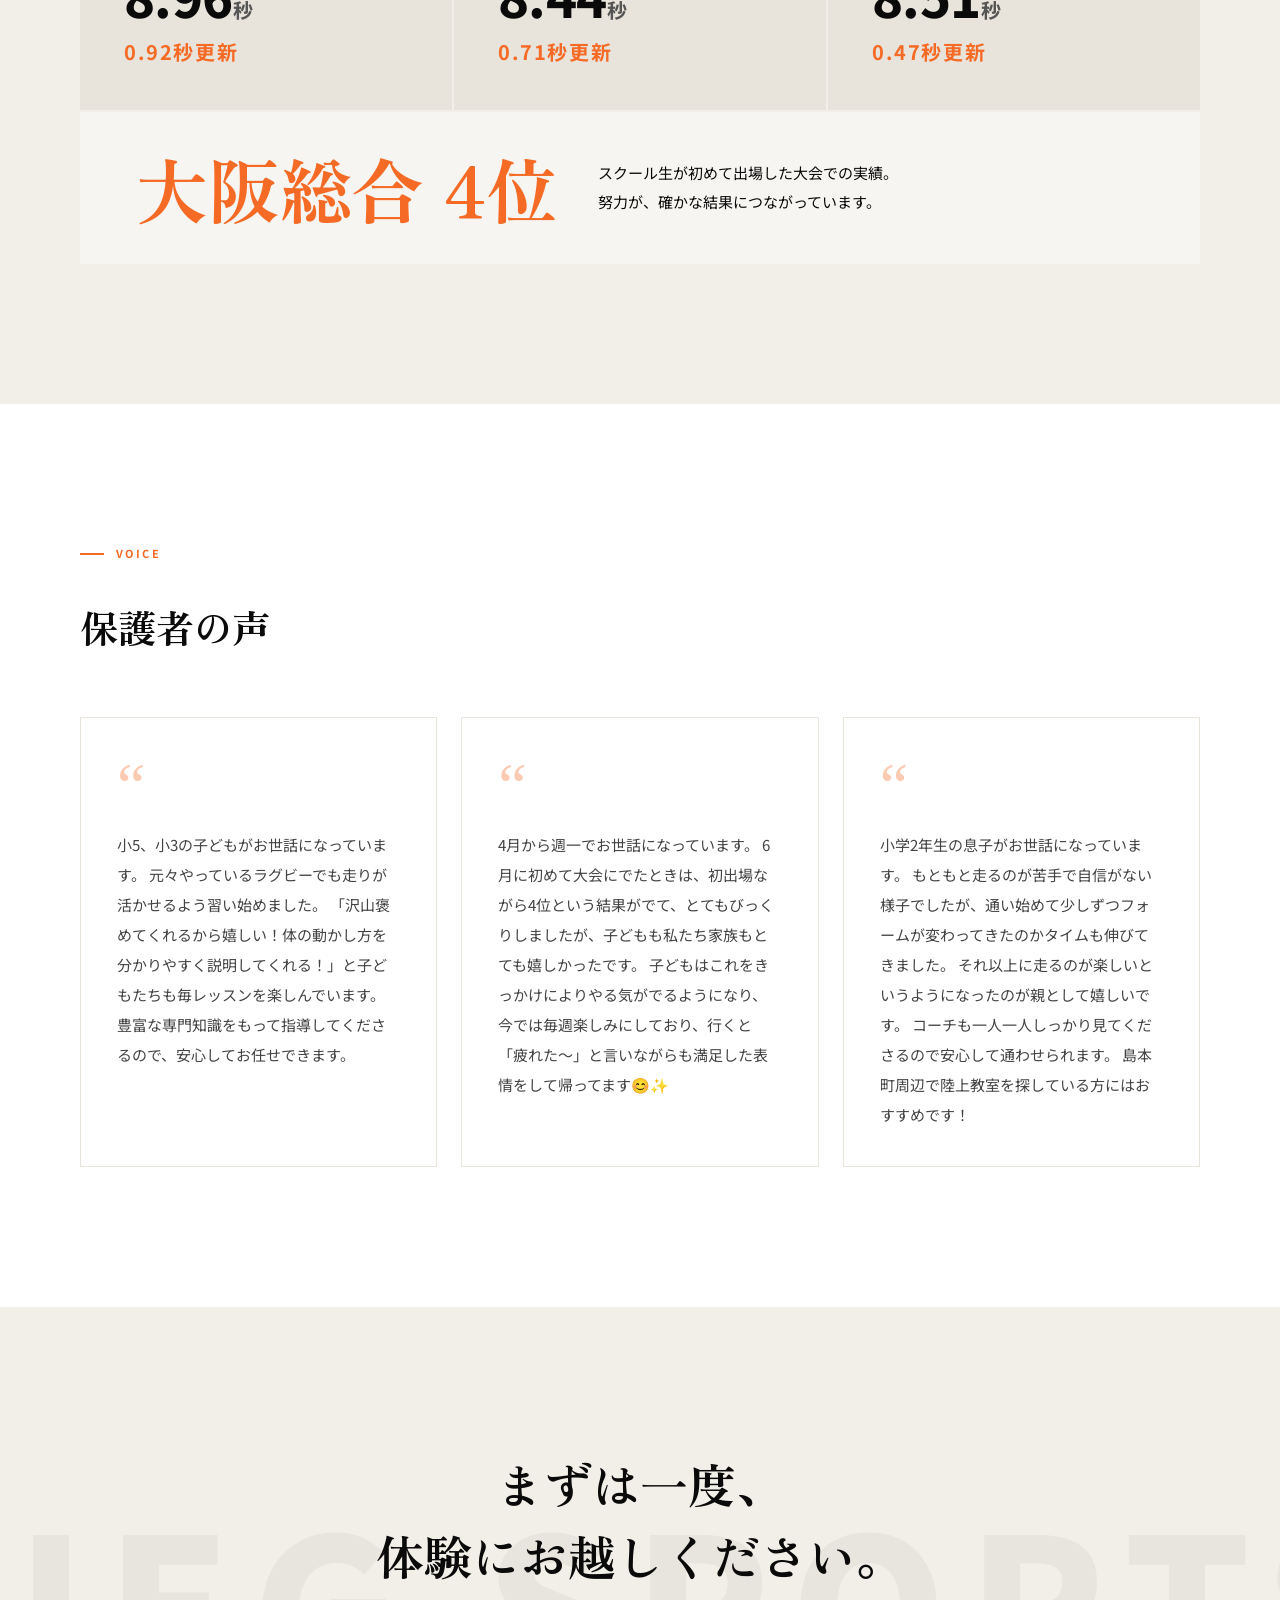
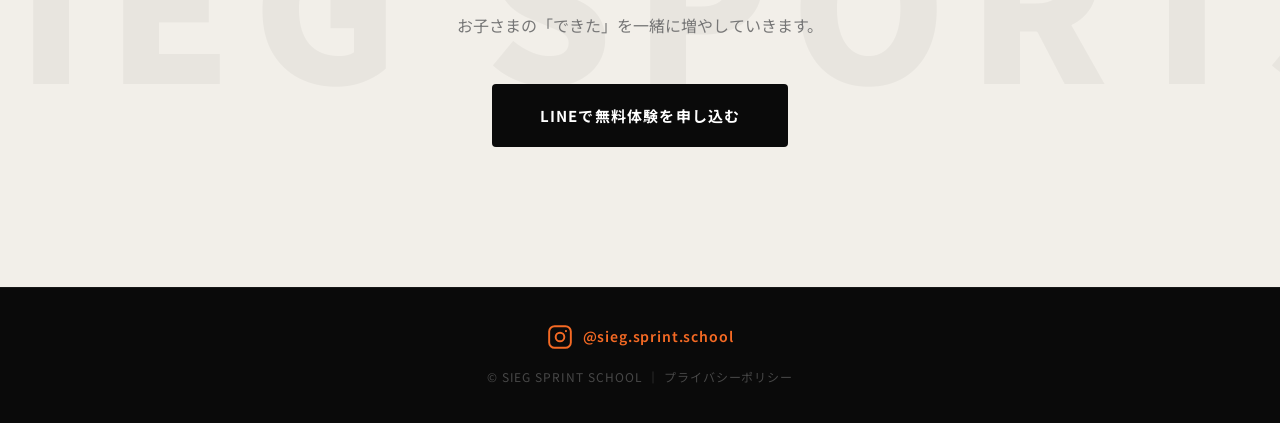
==== commit 0f578013: "change image" ====
--- a/index.html
+++ b/index.html
@@ -55,7 +55,7 @@
     <!-- ローディング画面 -->
   <div class="loading-screen" id="loadingScreen">
     <div class="loading-inner">
-      <img src="images/mascot2.png" alt="SIEGキャラクター" class="loading-mascot">
+      <img src="images/mascot2.webp" alt="SIEGキャラクター" class="loading-mascot">
       <p class="loading-text"></p>
     </div>
   </div>
--- a/style.css
+++ b/style.css
@@ -1012,7 +1012,7 @@
   align-items: center;
   justify-content: center;
 
-  background: url("images/loading-bg.jpg") center center / cover no-repeat;
+  background: url("images/loading-bg.webp") center center / cover no-repeat;
 
   overflow: hidden;
 
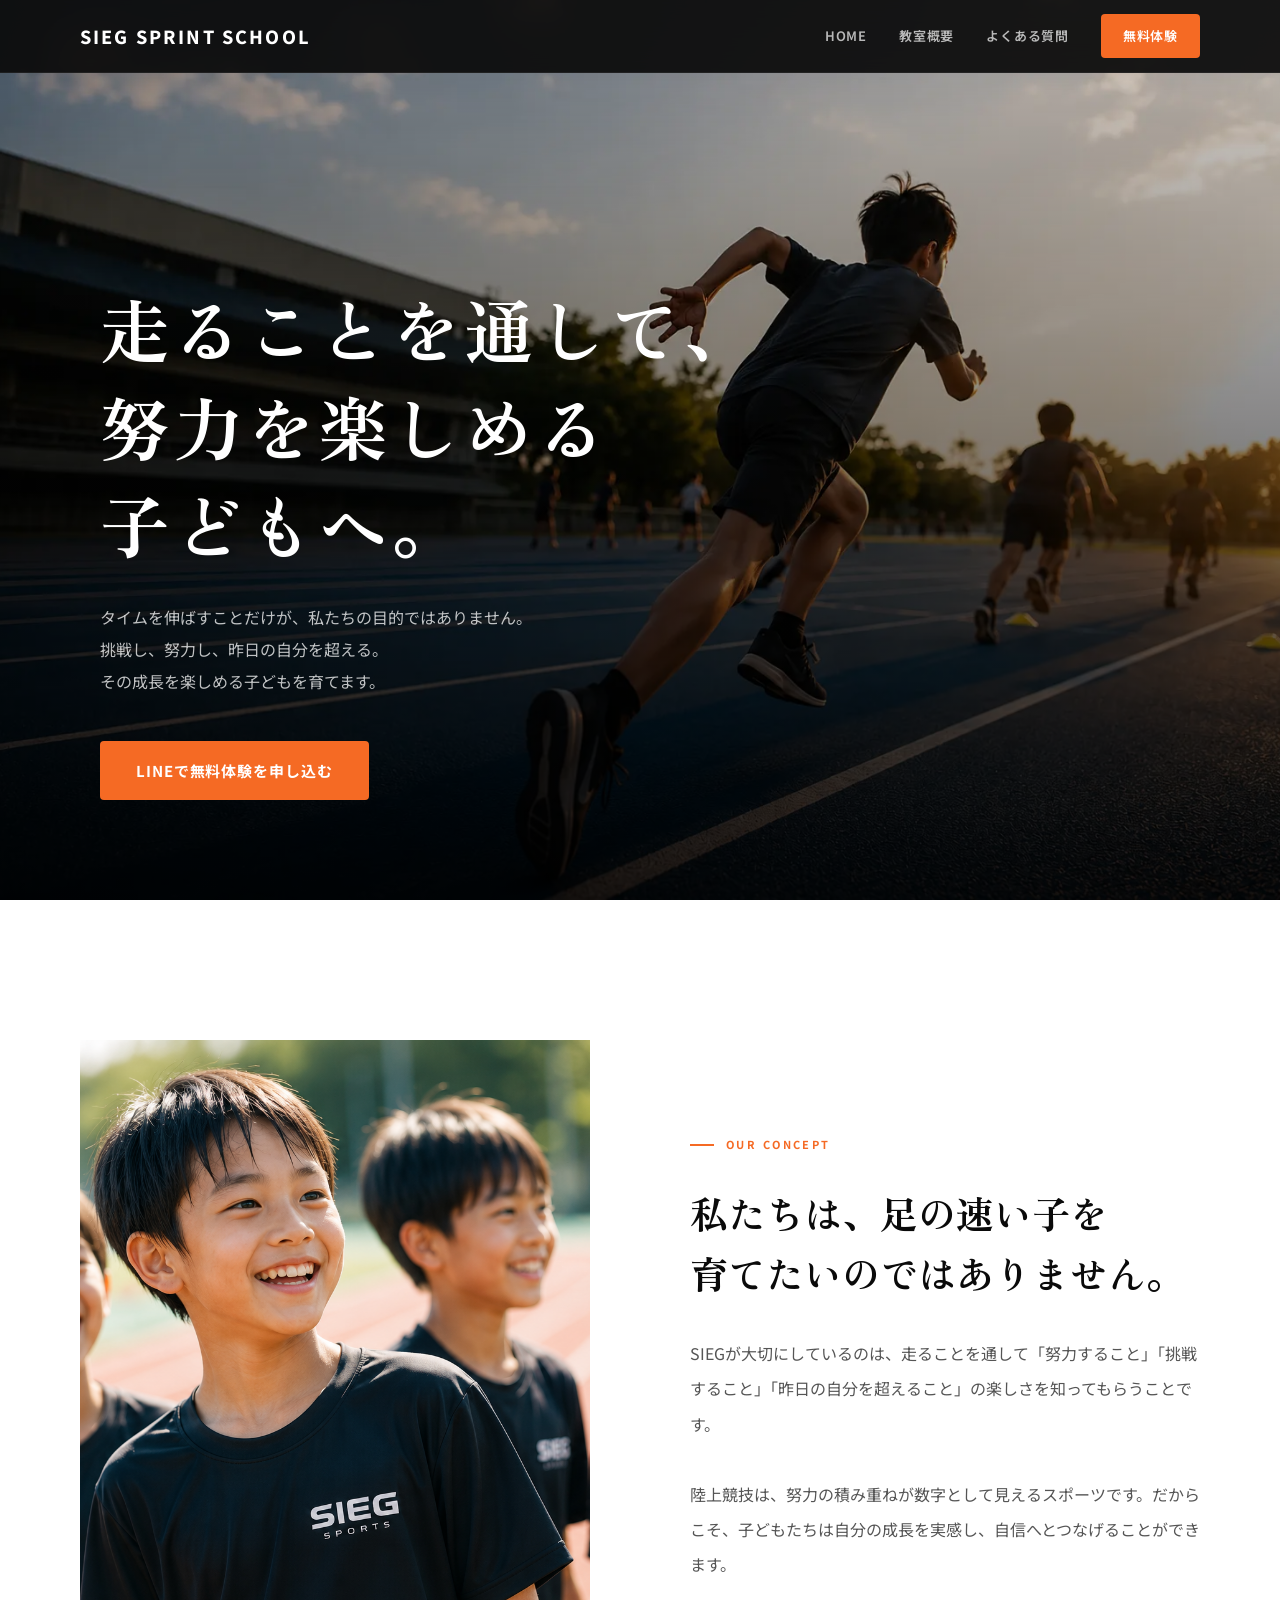
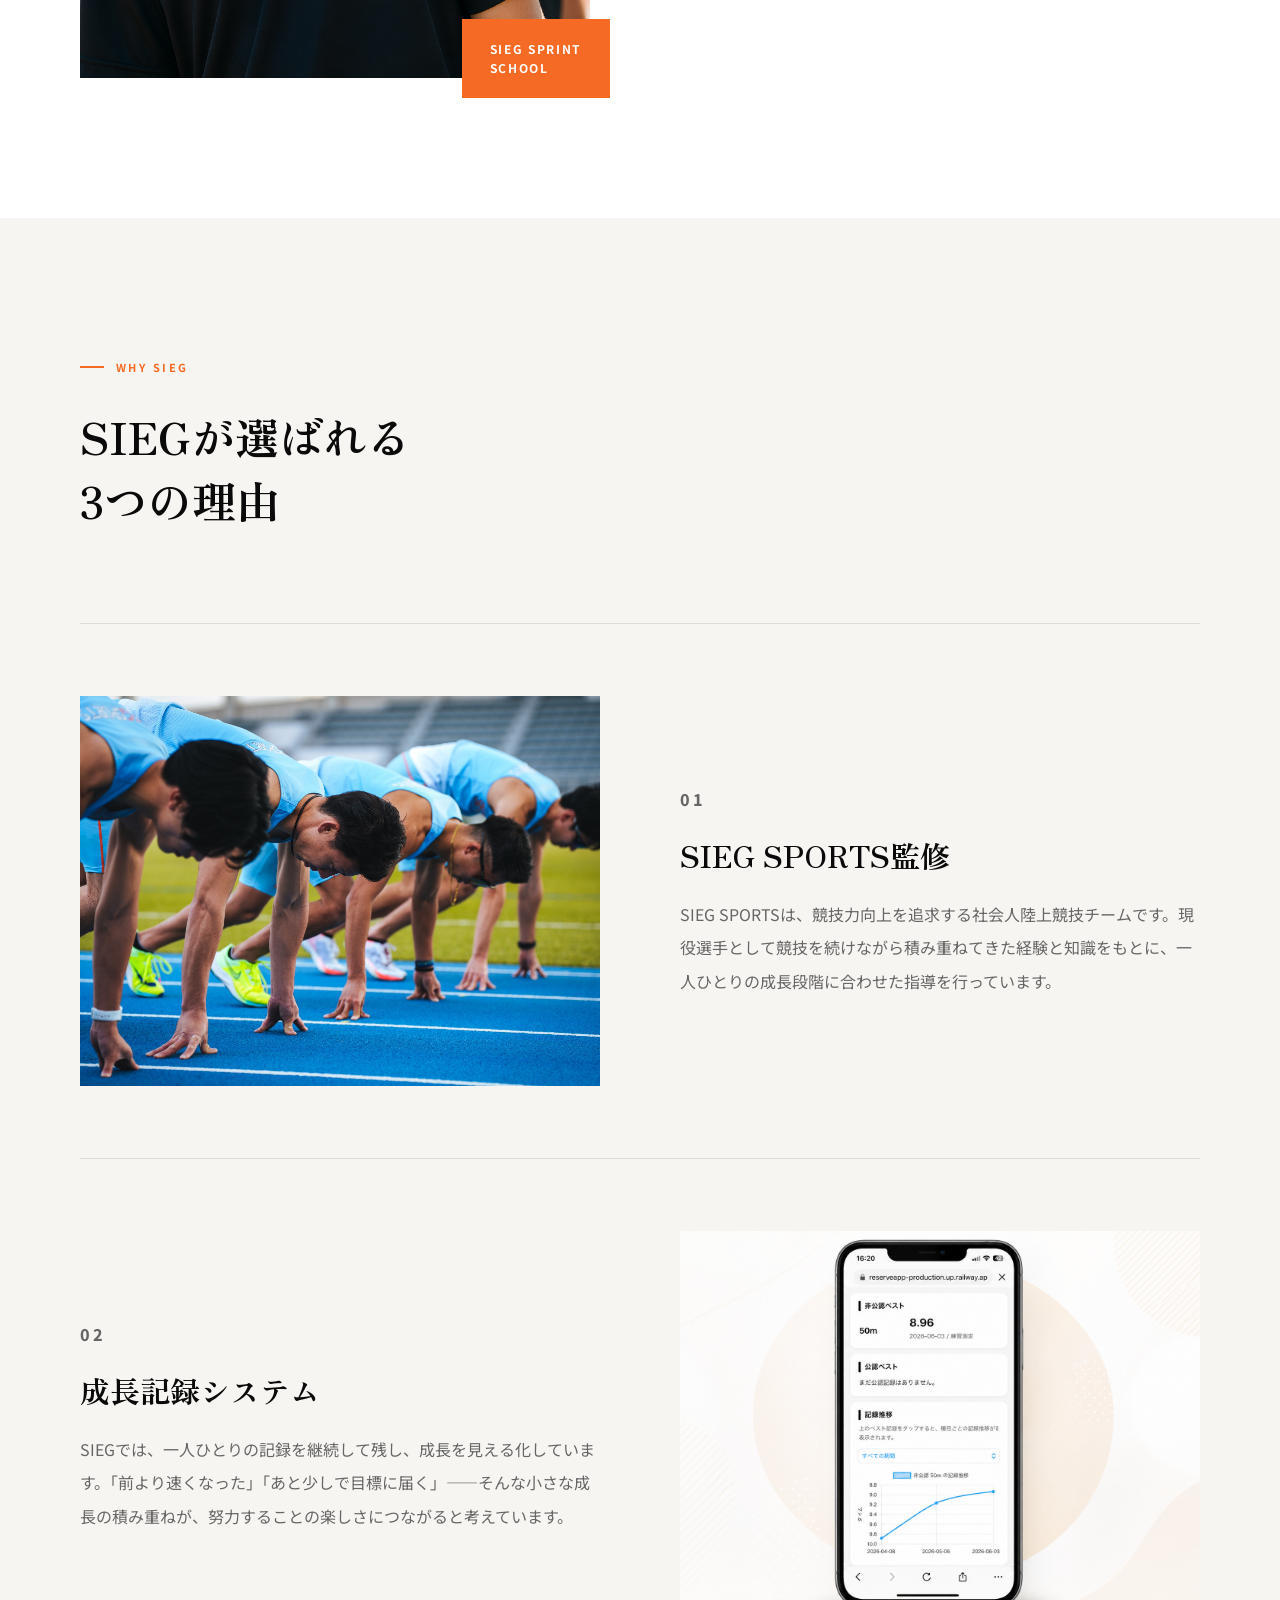
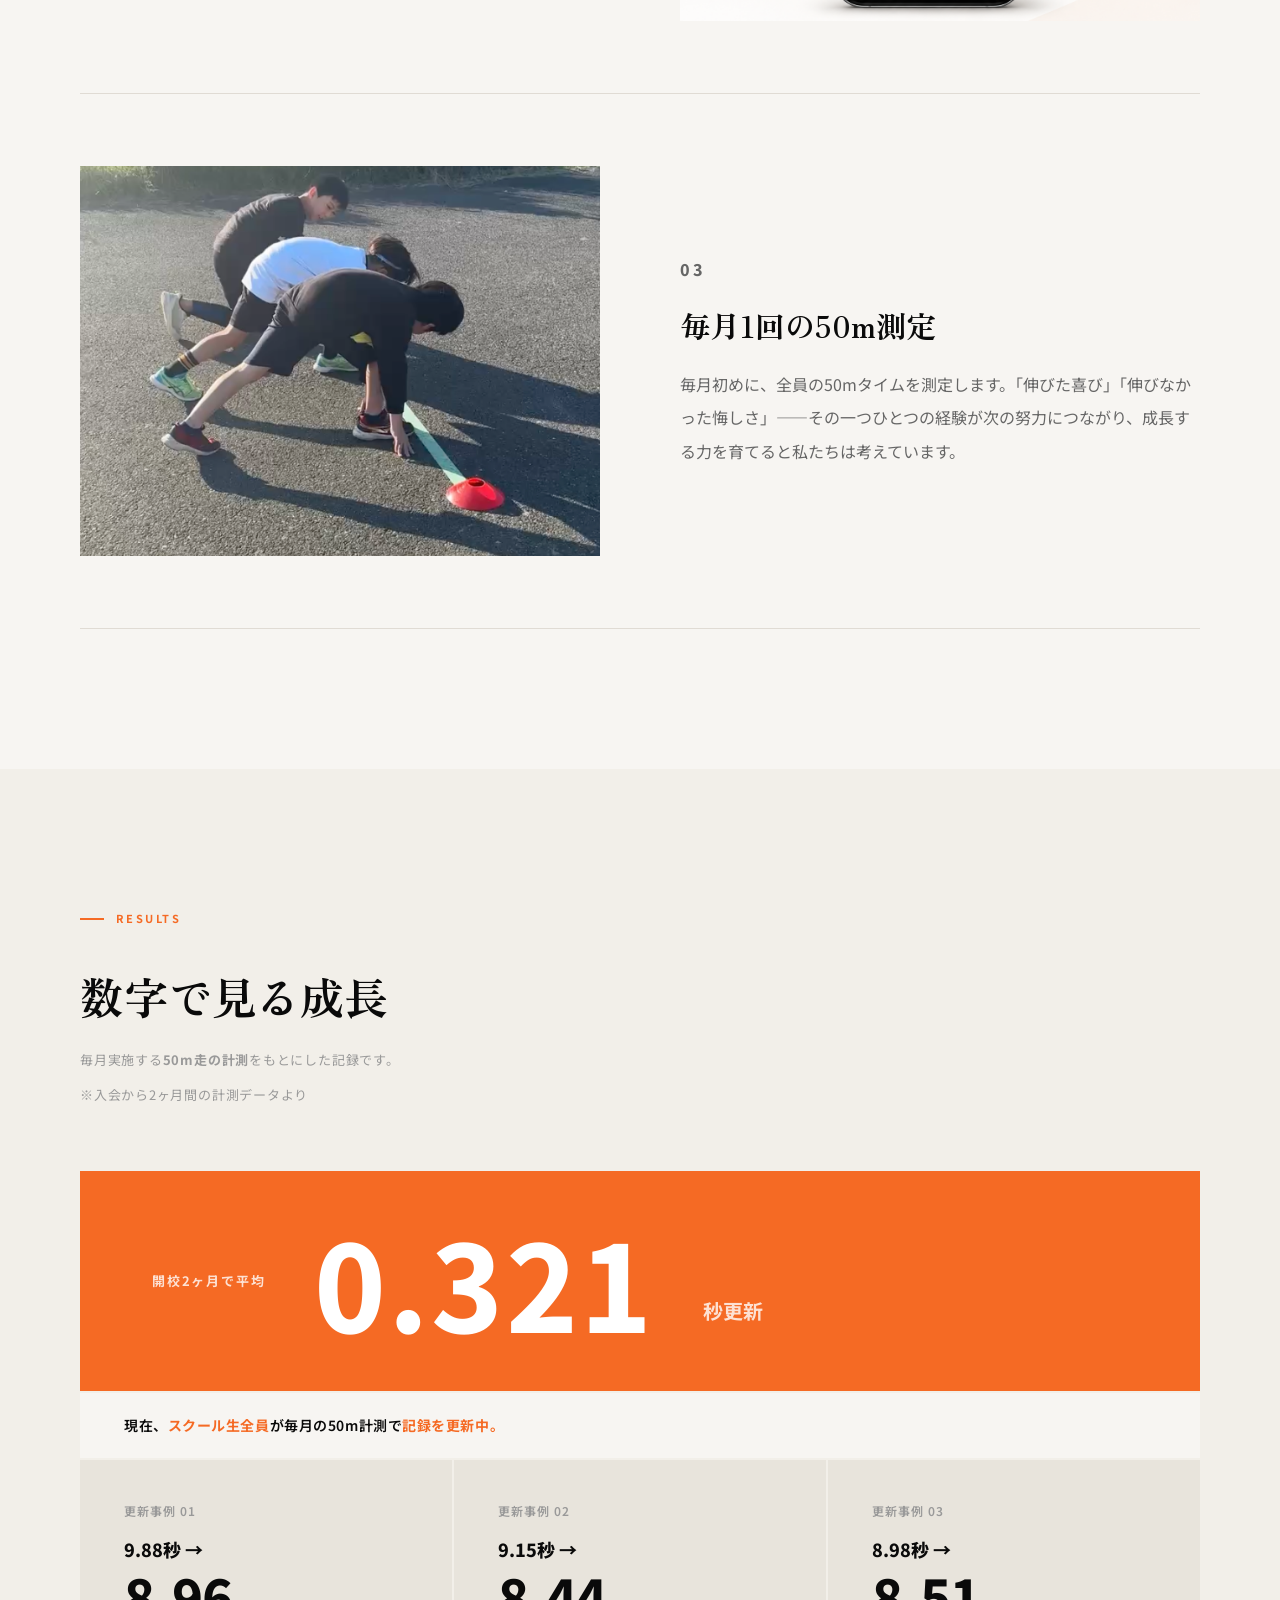
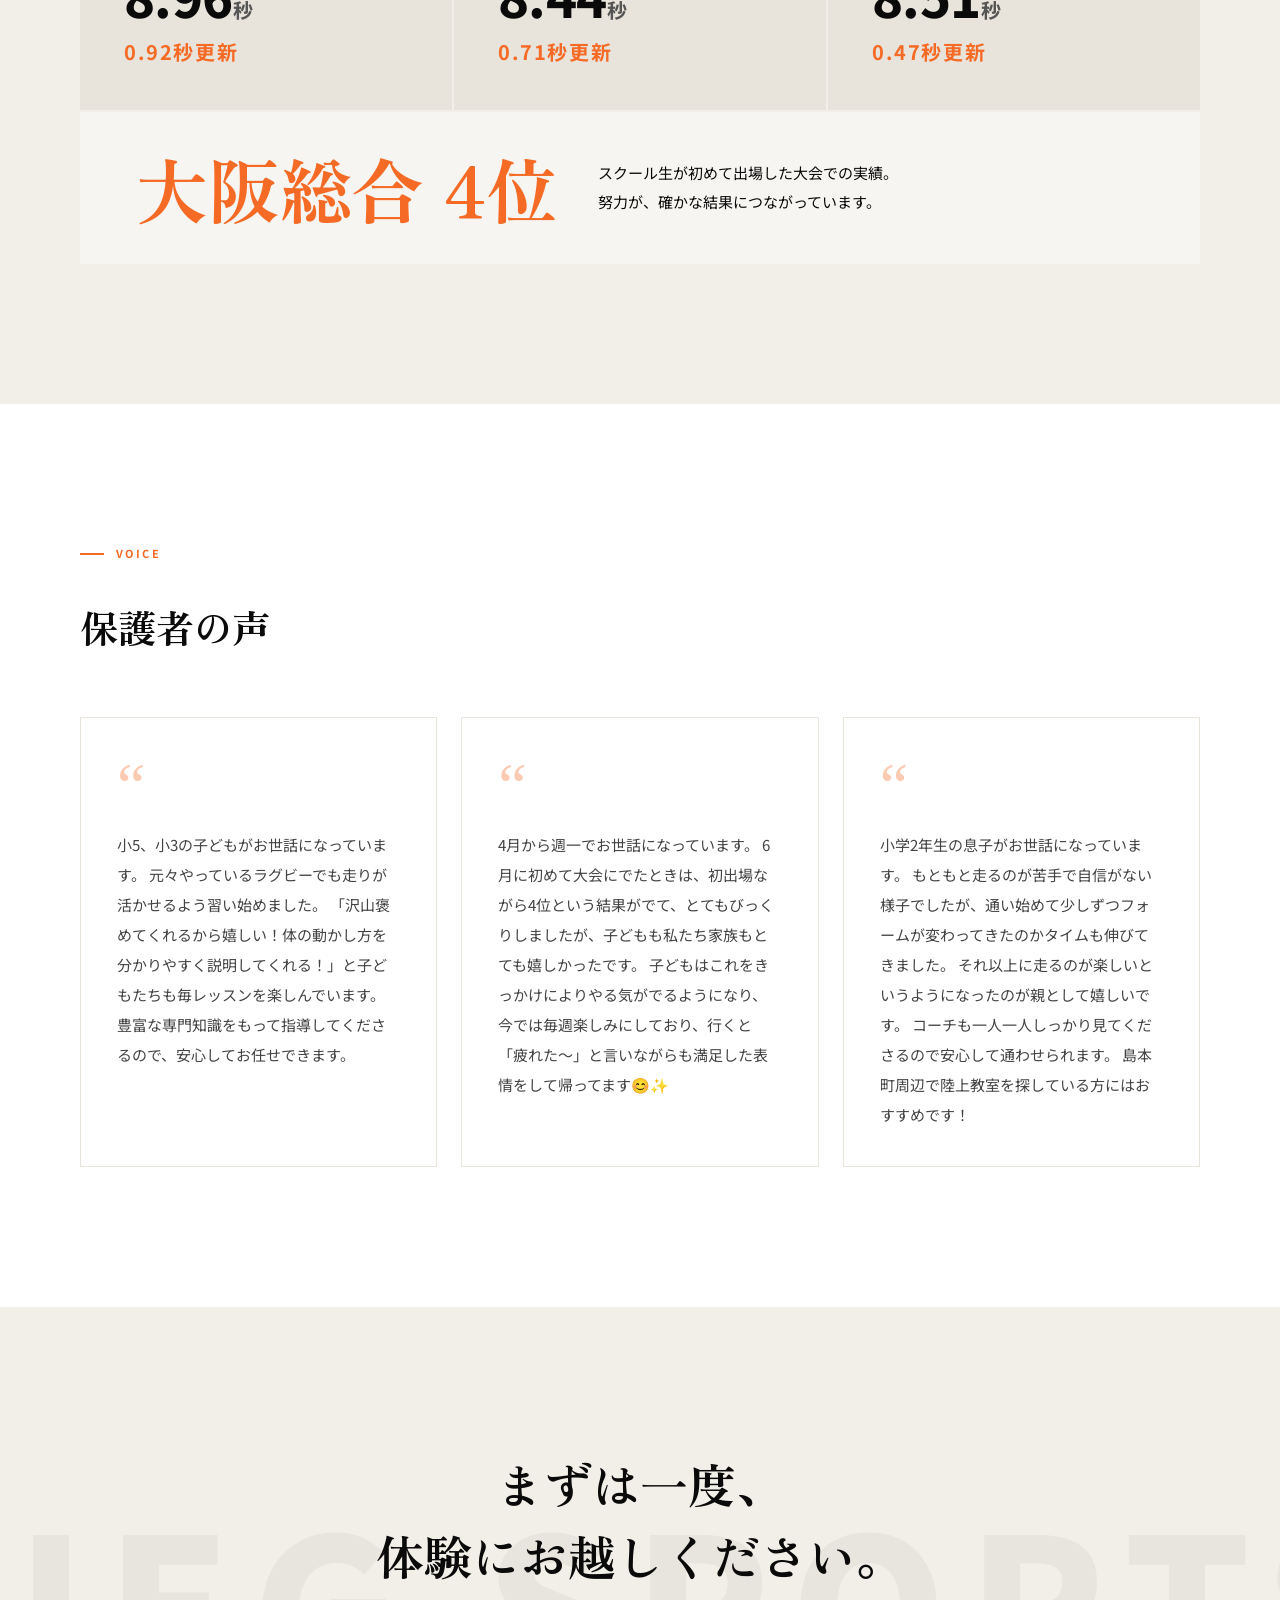
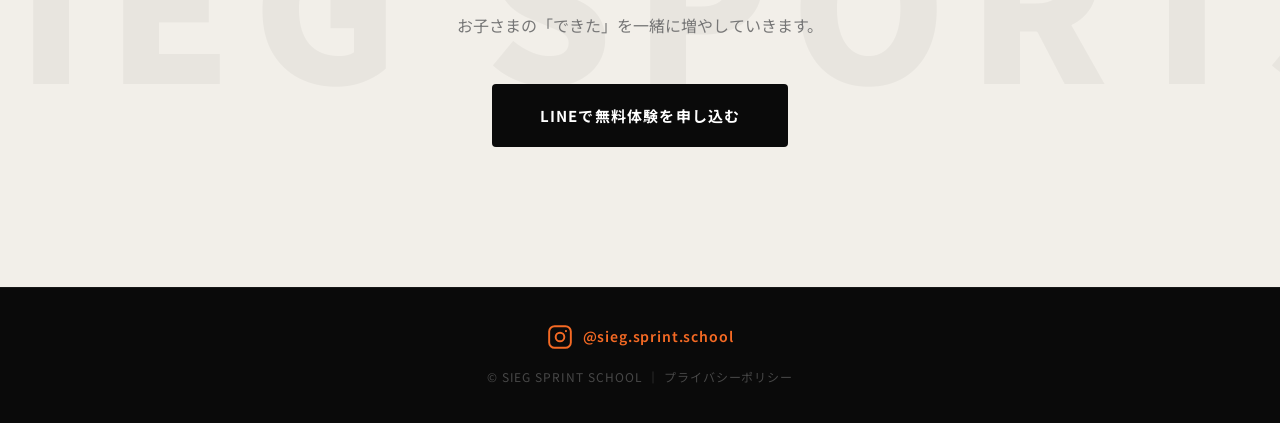
==== commit f78330a7: "change image" ====
--- a/index.html
+++ b/index.html
@@ -12,6 +12,9 @@
    <meta property="og:url" content="https://school.sieg-sports.com/">
   <link rel="stylesheet" href="style.css" />
   <link href="https://fonts.googleapis.com/css2?family=Zen+Old+Mincho:wght@500;700&family=Noto+Sans+JP:wght@400;600;700;800&display=swap" rel="stylesheet">
+  <link rel="preload" as="image" href="images/loading-bg.webp">
+<link rel="preload" as="image" href="images/mascot2.webp">
+<link rel="preload" as="image" href="images/hero.webp">
 <!-- Google tag (gtag.js) -->
  <script async src="https://www.googletagmanager.com/gtag/js?id=G-LF31X8Z072"></script> 
  <script> window.dataLayer = window.dataLayer || []; function gtag(){dataLayer.push(arguments);} gtag('js', new Date()); gtag('config', 'G-LF31X8Z072'); </script> 
@@ -296,31 +299,40 @@
     const loadingText = document.querySelector('.loading-text');
     loadingText.textContent = '昨日の自分を超える。';
  
-    window.addEventListener('load', () => {
-      setTimeout(() => {
-        loadingScreen.classList.add('loading-hide');
-        setTimeout(() => {
-          loadingScreen.style.display = 'none';
- 
-          // h1の文字アニメーション開始
-          const h1 = document.querySelector('.hero h1');
-          h1.style.visibility = 'visible';
-          const lines = ['走ることを通して、', '努力を楽しめる', '子どもへ。'];
-          h1.innerHTML = lines.map(line =>
-            `<span class="hero-line">${line.split('').map(char =>
-              `<span class="hero-char">${char}</span>`
-            ).join('')}</span>`
-          ).join('<br>');
-          let delay = 0.3;
-          document.querySelectorAll('.hero-char').forEach(char => {
-            char.style.animationDelay = `${delay}s`;
-            delay += 0.07;
-          });
- 
-        }, 700);
-      }, 3500);
-    });
-
+    document.addEventListener('DOMContentLoaded', () => {
+  setTimeout(() => {
+    loadingScreen.classList.add('loading-hide');
+
+    setTimeout(() => {
+      loadingScreen.style.display = 'none';
+
+      // h1の文字アニメーション開始
+      const h1 = document.querySelector('.hero h1');
+      h1.style.visibility = 'visible';
+
+      const lines = [
+        '走ることを通して、',
+        '努力を楽しめる',
+        '子どもへ。'
+      ];
+
+      h1.innerHTML = lines.map(line =>
+        `<span class="hero-line">${line.split('').map(char =>
+          `<span class="hero-char">${char}</span>`
+        ).join('')}</span>`
+      ).join('<br>');
+
+      let delay = 0.3;
+
+      document.querySelectorAll('.hero-char').forEach(char => {
+        char.style.animationDelay = `${delay}s`;
+        delay += 0.07;
+      });
+
+    }, 700);
+
+  }, 3500);
+});
     // ハンバーガーメニュー
     const hamburger = document.querySelector(".hamburger");
     const mobileMenu = document.querySelector(".mobile-menu");
--- a/style.css
+++ b/style.css
@@ -99,7 +99,7 @@
     overflow: hidden;
     display: flex;
     align-items: flex-end;
-    background: url("images/hero.jpg") center center / cover no-repeat;
+    background: url("images/hero.webp") center center / cover no-repeat;
   }
   
   .hero::before {
@@ -1012,8 +1012,7 @@
   align-items: center;
   justify-content: center;
 
-  background: url("images/loading-bg.webp") center center / cover no-repeat;
-
+  
   overflow: hidden;
 
   transition: transform 0.7s cubic-bezier(0.76, 0, 0.24, 1);
